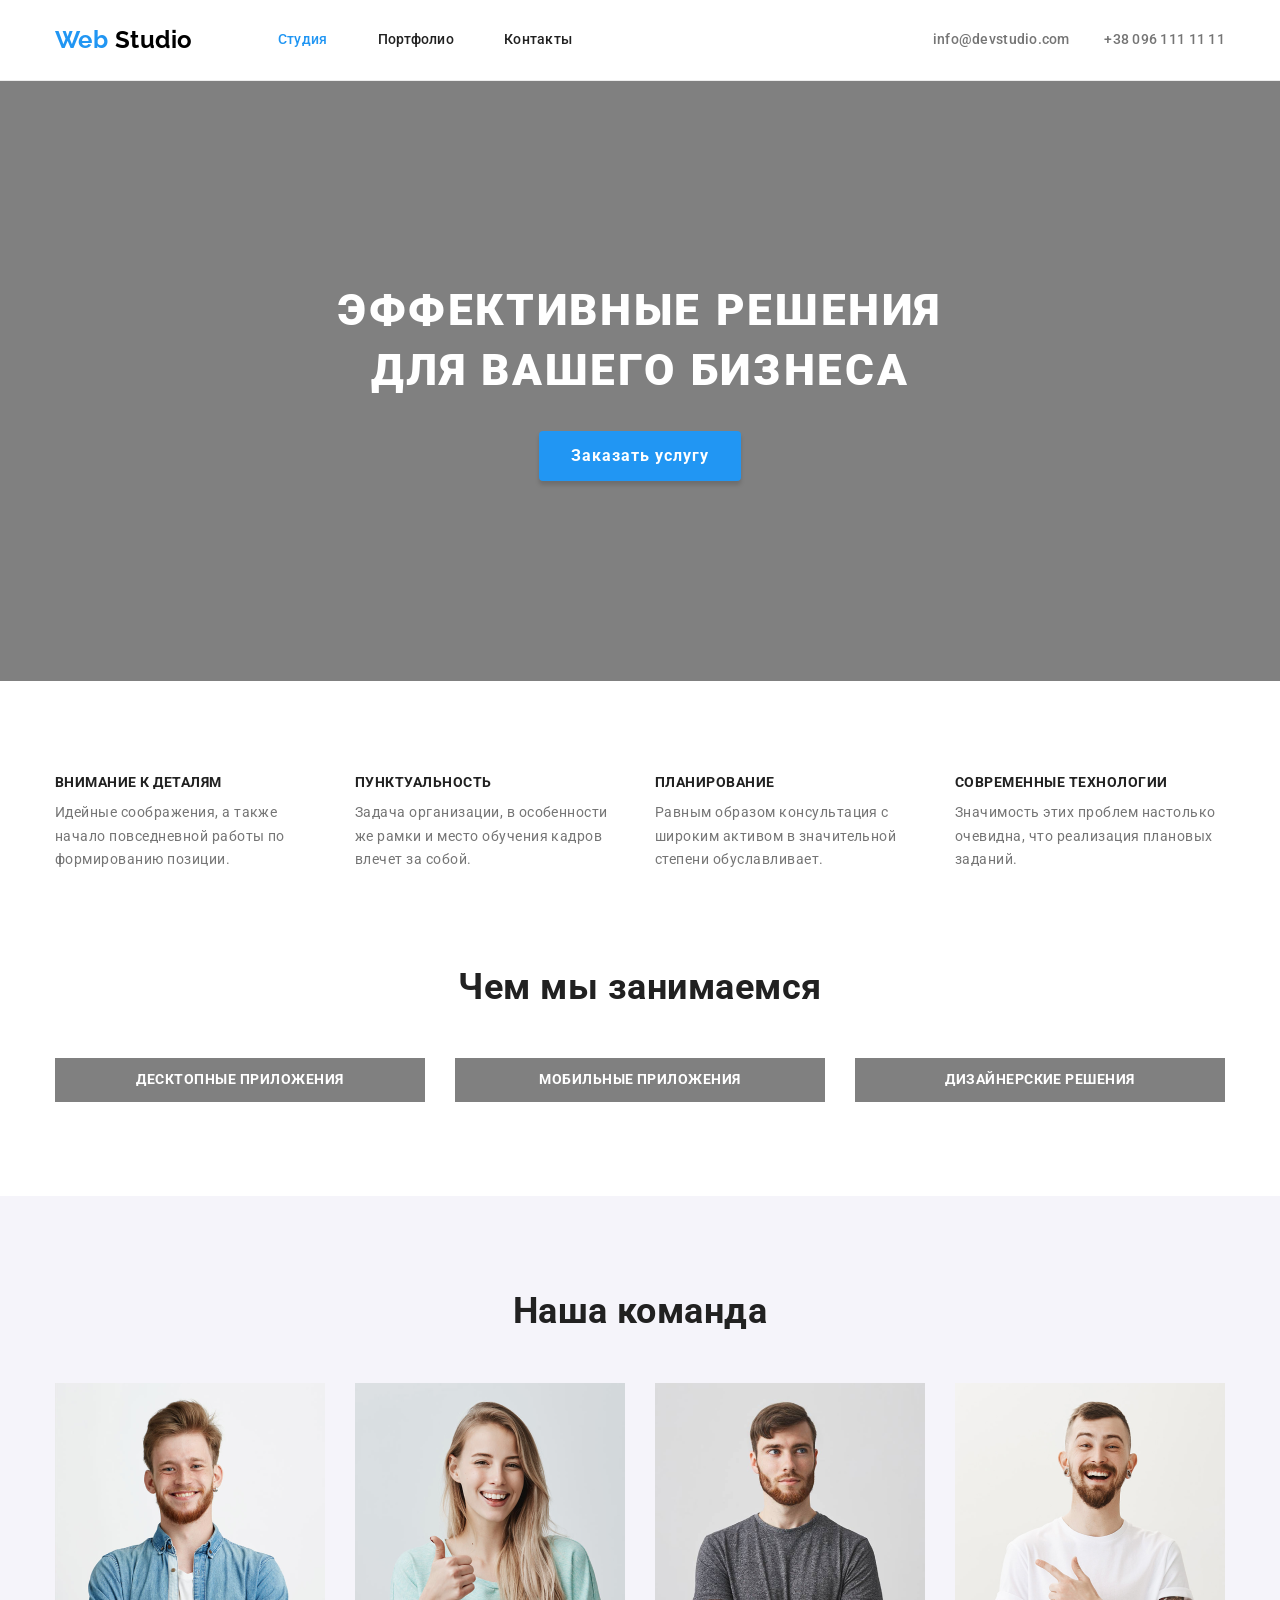
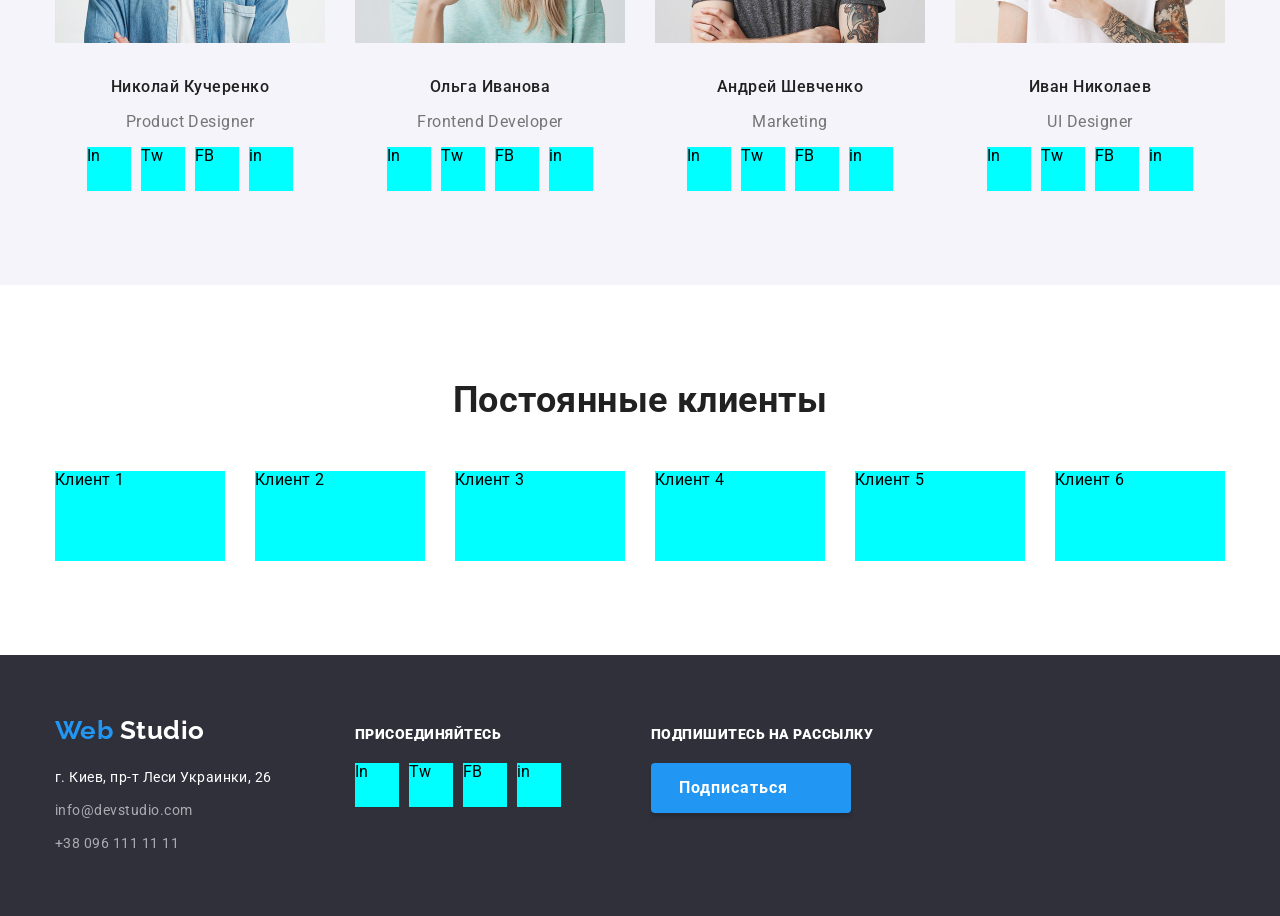
==== index.html @ bc48c0bf "copy all files from hw3" ====
<!DOCTYPE html>
<html lang="ru">
  <head>
    <meta charset="UTF-8" />
    <meta name="viewport" content="width=device-width, initial-scale=1.0" />
    <title>Document</title>
    <link rel="stylesheet" href="./css/normalize.css">
    <link href="https://fonts.googleapis.com/css2?family=Raleway:wght@700&family=Roboto:wght@400;500;700;900&display=swap" rel="stylesheet">
    <link rel="stylesheet" href="./css/styles.css" />
  </head>
  <body>
    <!-- Шапка сайта с навигацией и контактами-->
    <header class="header">
      <div class="container">
        <nav class="main-nav">
          <a class="logo link" href="./" aria-label="Логотип компании"><span class="logo-accent">Web</span> Studio</a>
          <ul class="list">
            <li class="main-nav-link-item"><a class="main-nav-link link current" href="./index.html">Студия</a></li>
            <li class="main-nav-link-item"><a class="main-nav-link link" href="./portfolio.html">Портфолио</a></li>
            <li class="main-nav-link-item"><a class="main-nav-link link" href="">Контакты</a></li>
          </ul>
        </nav>
        <address class="header-address">
          <a class="header-contacts-link link" href="mailto:info@devstudio.com">info@devstudio.com</a>
          <a class="header-contacts-link link" href="tel:+380961111111">+38 096 111 11 11</a>
        </address>  
      </div>
    </header>

    
    <!-- Основной контент страници -->
    <main>
      <!-- Герой -->
      <section class="hero-section">
        <h1 class="hero-title">Эффективные решения <br> для вашего бизнеса</h1>
        <button class="hero-btn">Заказать услугу</button>
      </section>

      <!-- Наши особенности -->
      <section class="features-section">
        <div class="container">
          <h2 hidden>Наши особенности</h2>
          <ul class="features-list list">
            <li class="features-list-item">
              <h3 class="features-subtitle">Внимание к деталям</h3>
              <p class="features-description">
                Идейные соображения, а также начало повседневной работы по
                формированию позиции.
              </p>
            </li>
            <li class="features-list-item">
              <h3 class="features-subtitle">Пунктуальность</h3>
              <p class="features-description">
                Задача организации, в особенности же рамки и место обучения кадров
                влечет за собой.
              </p>
            </li>
            <li class="features-list-item">
              <h3 class="features-subtitle">Планирование</h3>
              <p class="features-description">
                Равным образом консультация с широким активом в значительной
                степени обуславливает.
              </p>
            </li>
            <li class="features-list-item">
              <h3 class="features-subtitle">Современные технологии</h3>
              <p class="features-description">
                Значимость этих проблем настолько очевидна, что реализация
                плановых заданий.
              </p>
            </li>
          </ul>
        </div>
      </section>

      <!-- Чем мы занимаемся -->
      <section class="activities-section">
        <div class="container">
          <h2 class="activities-title">Чем мы занимаемся</h2>
          <ul class="activities-list list">
            <li class="activities-list-item"><p class="activities-list-description">Десктопные приложения</p></li>
            <li class="activities-list-item"><p class="activities-list-description">Мобильные приложения</p></li>
            <li class="activities-list-item"><p class="activities-list-description">Дизайнерские решения</p></li>
          </ul>
        </div>
      </section>

      <!-- Наша команда -->
      <section class="team-section">
        <div class="container">
          <h2 class="team-title">Наша команда</h2>
          <ul class="team-list list">
            <li class="team-list-item">
              <img class="team-img" src="./images/team/dev-1.png" alt="Веб разработчик 1" width="270">
              <h3 class="team-person">Николай Кучеренко</h3>
              <p class="team-job">Product Designer</p>
              <ul class="team-social-list list">
                <li class="team-social-item">
                  <a class="team-social-link link" href="#" aria-label="Ссилка на Инстаграм" target="_blank"
                  >In</a
                  >
                </li>
                <li class="team-social-item">
                  <a class="team-social-link link" href="#" aria-label="Ссилка на Твитер" target="_blank"
                    >Tw</a
                  >
                </li>
                <li class="team-social-item">
                  <a class="team-social-link link" href="#" aria-label="Ссилка на Фейсбук" target="_blank"
                    >FB</a
                  >
                </li>
                <li class="team-social-item">
                  <a class="team-social-link link" href="#" aria-label="Ссилка на Линкедин" target="_blank"
                    >in</a
                  >
                </li>
              </ul>
            </li>
            <li class="team-list-item">
              <img class="team-img" src="./images/team/dev-2.png" alt="Веб разработчик 2" width="270">
              <h3 class="team-person">Ольга Иванова</h3>
              <p class="team-job">Frontend Developer</p>
              <ul class="team-social-list list">
                <li class="team-social-item">
                  <a class="team-social-link link" href="#" aria-label="Ссилка на Инстаграм" target="_blank"
                    >In</a
                  >
                </li>
                <li class="team-social-item">
                  <a class="team-social-link link" href="#" aria-label="Ссилка на Твитер" target="_blank"
                    >Tw</a
                  >
                </li>
                <li class="team-social-item">
                  <a class="team-social-link link" href="#" aria-label="Ссилка на Фейсбук" target="_blank"
                    >FB</a
                  >
                </li>
                <li class="team-social-item">
                  <a class="team-social-link link" href="#" aria-label="Ссилка на Линкедин" target="_blank"
                    >in</a
                  >
                </li>
              </ul>
            </li>
            <li class="team-list-item">
              <img class="team-img" src="./images/team/dev-3.png" alt="Веб разработчик 3" width="270">
              <h3 class="team-person">Андрей Шевченко</h3>
              <p class="team-job">Marketing</p>
              <ul class="team-social-list list">
                <li class="team-social-item">
                  <a class="team-social-link link" href="#" aria-label="Ссилка на Инстаграм" target="_blank"
                    >In</a
                  >
                </li>
                <li class="team-social-item">
                  <a class="team-social-link link" href="#" aria-label="Ссилка на Твитер" target="_blank"
                    >Tw</a
                  >
                </li>
                <li class="team-social-item">
                  <a class="team-social-link link" href="#" aria-label="Ссилка на Фейсбук" target="_blank"
                    >FB</a
                  >
                </li>
                <li class="team-social-item">
                  <a class="team-social-link link" href="#" aria-label="Ссилка на Линкедин" target="_blank"
                    >in</a
                  >
                </li>
              </ul>
            </li>
            <li class="team-list-item">
              <img class="team-img" src="./images/team/dev-4.png" alt="Веб разработчик 4" width="270">
              <h3 class="team-person">Иван Николаев</h3>
              <p class="team-job">UI Designer</p>
              <ul class="team-social-list list">
                <li class="team-social-item">
                  <a class="team-social-link link" href="#" aria-label="Ссилка на Инстаграм" target="_blank"
                    >In</a
                  >
                </li>
                <li class="team-social-item">
                  <a class="team-social-link link" href="#" aria-label="Ссилка на Твитер" target="_blank"
                    >Tw</a
                  >
                </li>
                <li class="team-social-item">
                  <a class="team-social-link link" href="#" aria-label="Ссилка на Фейсбук" target="_blank"
                    >FB</a
                  >
                </li>
                <li class="team-social-item">
                  <a class="team-social-link link" href="#" aria-label="Ссилка на Линкедин" target="_blank"
                    >in</a
                  >
                </li>
              </ul>
            </li>
          </ul>  
        </div>
      </section>

      <!-- Наши клиенты -->
      <section class="clients-section">
        <div class="container">
          <h2 class="clients-title">Постоянные клиенты</h2>
          <ul class="clients-list list">
            <li class="clients-list-item">
              <a class="clients-list-link link" href="" aria-label="Клиент 1" target="_blank">
                Клиент 1
              </a>
            </li>
            <li class="clients-list-item">
              <a class="clients-list-link link" href="" aria-label="Клиент 2" target="_blank">
                Клиент 2
              </a>
            </li>
            <li class="clients-list-item">
              <a class="clients-list-link link" href="" aria-label="Клиент 3" target="_blank">
                Клиент 3
              </a>
            </li>
            <li class="clients-list-item">
              <a class="clients-list-link link" href="" aria-label="Клиент 4" target="_blank">
                Клиент 4
              </a>
            </li>
            <li class="clients-list-item">
              <a class="clients-list-link link" href="" aria-label="Клиент 5" target="_blank">
                Клиент 5
              </a>
            </li>
            <li class="clients-list-item">
              <a class="clients-list-link link" href="" aria-label="Клиент 6" target="_blank">
                Клиент 6
              </a>
            </li>
          </ul>  
        </div>
      </section>
    </main>

    <!-- Подвал сайта-->
    <footer class="footer">
      <div class="container">
      <!-- Контакты -->
      <div class="footer-contacts">
        <a class="footer-logo link" href="./" aria-label="Логотип компании"><span class="logo-accent">Web</span> Studio</a>
        <ul class="footer-address-list list">
          <li class="footer-address-item">
            <address>
              <a class="footer-link-place link" href="https://goo.gl/maps/4RLSNgMSJUWDJuMT8" target="_blank"
                >г. Киев, пр-т Леси Украинки, 26</a
              >
            </address>
          </li>
          <li class="footer-address-item">
            <address>
              <a class="footer-link-contacts link" href="mailto:info@devstudio.com">info@devstudio.com</a>
            </address>
          </li>
          <li class="footer-address-item">
            <address><a class="footer-link-contacts link" href="tel:+380961111111">+38 096 111 11 11</a></address>
          </li>
        </ul>
      </div>

      <!-- Призыв присоединиться -->
      <div class="join-section">
        <p class="join-word"><b>присоединяйтесь</b></p>
        <ul class="join-list list">
          <li class="join-list-item">
            <a class="join-list-link link" href="#" aria-label="Ссилка на Инстаграм" target="_blank"
              >In</a
            >
          </li>
          <li class="join-list-item">
            <a class="join-list-link link" href="#" aria-label="Ссилка на Твитер" target="_blank"
              >Tw</a
            >
          </li>
          <li class="join-list-item">
            <a class="join-list-link link" href="#" aria-label="Ссилка на Фейсбук" target="_blank"
              >FB</a
            >
          </li>
          <li class="join-list-item">
            <a class="join-list-link link" href="#" aria-label="Ссилка на Линкедин" target="_blank"
              >in</a
            >
          </li>
        </ul>
      </div>

      <!-- Подписка на рассилку -->
      <div class="subscribe-container">
        <p class="join-word"><b>Подпишитесь на рассылку</b></p>
        <button class="footer-btn">Подписаться</button>
      </div>
      </div>
    </footer>
  </body>
</html>
---- css/styles.css ----
/*
font-family: Raleway; - only in Logo
font-weight: 700;

font-family: Roboto;
font-weight: 400;
font-weight: 500; 
font-weight: 700;
font-weight: 900;

font-family: 'Raleway', sans-serif;
font-family: 'Roboto', sans-serif;
*/

html {
  box-sizing: border-box;
}

*,
*::before,
*::after {
  box-sizing: inherit;
}


:root {
  --logo-text-color: #000000;
  --primery-text-color: #757575;
  --secondary-text-color: #212121;
  --darkbackground-text-color: #ffffff;
  --accent-color: #2196F3;
  --footer-mail-tell-color: rgba(255, 255, 255, 0.6);
  --secondary-bg-color: #F5F4FA;
  --footer-bg-color: #2F303A;

  --font-primery: "Roboto", sans-serif;
  --font-logo: "Raleway", sans-serif;
  /* Raleway only in Logo */
}



body {
  font-family: var(--font-primery);
  font-weight: 400;
  letter-spacing: 0.03em;
}

.link {
text-decoration: none;
font-style: normal;
color: inherit;
}

.list {
  margin: 0px;
  padding: 0px;
  list-style: none;
}

/* Header */

.header {
  border-bottom: 1px solid #ECECEC;
}

.header .container {
  width: 1200px;
  display: flex;
  width: 1200px;
  align-items: center;

  margin-left: auto;
  margin-right: auto;
  padding-left: 15px;
  padding-right: 15px;
}


.main-nav {
  display: flex;
  align-items: center;
  margin-right: auto;
}

.main-nav>.list {
  display: flex; 
  align-items: center;
}

.logo {
margin-right: 85px;

  font-family: var(--font-logo);
  font-weight: 700;
  font-size: 24px;
  line-height: 1.17;
  color: var(--logo-text-color);
}

.logo-accent{
  color: var(--accent-color);
}

.main-nav-link-item:not(:last-child) {
  margin-right: 50px;
}

.main-nav-link{
  display: block;
  padding-top: 32px;
  padding-bottom: 32px;

  font-weight: 500;
  font-size: 14px;
  line-height: 1.14;
  letter-spacing: 0.02em;
  color: var(--secondary-text-color);
}

.main-nav-link:hover,
.main-nav-link:focus {
  color: var(--accent-color);
  cursor: pointer;
}

.current {
  color: var(--accent-color);  
}

.header-contacts-link:not(:last-child) {
  margin-right: 30px;
}

.header-contacts-link{
  padding-top: 32px;
  padding-bottom: 32px;

  font-weight: 500;
  font-size: 14px;
  line-height: 1.4;
  letter-spacing: 0.02em;
  color: var(--primery-text-color); 
}

.header-contacts-link:hover,
.header-contacts-link:focus {
  color: var(--accent-color);
  cursor: pointer;

}
/*
 Main Studio Content 
 */

/* Hero Content */
.hero-section {
padding-top: 200px;
padding-bottom: 200px;
text-align: center;

background-color: grey;
  /* Временно. Чтобы было видно белый текст */
}

.hero-title {
margin-top: 0px;
margin-bottom: 30px;

font-weight: 900;
font-size: 44px;
line-height: 1.36;
text-align: center;
letter-spacing: 0.06em;
text-transform: uppercase;
color: var(--darkbackground-text-color);
}

.hero-btn {
padding-bottom: 10px;
padding-top: 10px;
padding-right: 32px;
padding-left: 32px;
margin-left: auto;
margin-right: auto;
height: 50px;
box-shadow: 0px 4px 4px rgba(0, 0, 0, 0.15);
border: 0px;
border-radius: 4px;

font-weight: 700;
font-size: 16px;
line-height: 1.88;
text-align: center;
letter-spacing: 0.06em;
color: var(--darkbackground-text-color);
background-color: var(--accent-color);
}

/* Our Features Content */

.features-section {
  padding-top: 94px;
  padding-bottom: 94px;
}

.features-section .container {
  width: 1200px;
  align-items: center;
  margin-left: auto;
  margin-right: auto;
  padding-left: 15px;
  padding-right: 15px;
}

.features-list {
  display: flex;
}

.features-list-item {
  width: 270px;
}

.features-list-item:not(:last-child) {
  margin-right: 30px;
}

.features-subtitle {
  margin-top: 0px;
  margin-bottom: 10px;

  font-weight: 700;
  font-size: 14px;
  line-height: 1.14;
  text-transform: uppercase;
  color: var(--secondary-text-color);
}

.features-description {
  margin-top: 0px;
  margin-bottom: 0px;

  font-size: 14px;
  line-height: 1.71;
  color: var(--primery-text-color);
}

/* Activities Content */

.activities-section {
  padding-bottom: 94px;
}

.activities-section .container {
  width: 1200px;
  align-items: center;
  margin-left: auto;
  margin-right: auto;
  padding-left: 15px;
  padding-right: 15px; 
}

.activities-title,
.team-title,
.clients-title {
  margin-top: 0px;
  margin-bottom: 50px;

  font-weight: 700;
  font-size: 36px;
  line-height: 1.17;
  text-align: center;
color: var(--secondary-text-color);
}

.activities-list {
  display: flex;
}

.activities-list-item {
  background-color: grey;
  /* Временно. Чтобы было видно белый текст */
  width: 370px;
}

.activities-list-item:not(:last-child) {
  margin-right: 30px;
}

.activities-list-description {
  font-weight: 700;
  font-size: 14px;
  line-height: 1.14;
  text-align: center;
  text-transform: uppercase;
  color: var(--darkbackground-text-color);
}

/* Team Content */

.team-section {
  padding-top: 94px;
  padding-bottom: 94px;

  background-color: var(--secondary-bg-color);
}

.team-section .container {
  width: 1200px;
  align-items: center;
  margin-left: auto;
  margin-right: auto;
  padding-left: 15px;
  padding-right: 15px; 
}

.team-list {
  display: flex;
}

.team-list-item {
  width: 270px;
}

.team-list-item:not(:last-child) {
  margin-right: 30px;
}

.team-img {
  margin-bottom: 30px;
}

.team-title {
  color: var(--secondary-text-color);
}

.team-person {
  margin-top: 0px;
  margin-bottom: 10px;

  font-weight: 500;
  font-size: 16px;
  line-height: 1.19;
  text-align: center;
  color: var(--secondary-text-color);
}

.team-job {
  margin-bottom: 16px;

  font-size: 16px;
  line-height: 1.19;
  text-align: center;
  color: var(--primery-text-color);
}

.team-social-list {
  display: flex;
  width: 206px;
  margin-left: auto;
  margin-right: auto;
}

.team-social-item:not(:last-child) {
  margin-right: 10px;
}

.team-social-link {
  /* Временно */
  display: block;
  width: 44px;
  height: 44px;
  background-color: aqua;
  /* Временно */
}

.team-social-link:hover,
.team-social-link:focus {
  color: var(--accent-color);
}

/* Clients Content */
.clients-section {
  padding-top: 94px;
  padding-bottom: 94px;
}

.clients-section .container {
  width: 1200px;
  align-items: center;
  margin-left: auto;
  margin-right: auto;
  padding-left: 15px;
  padding-right: 15px; 
}

.clients-list {
  display: flex;
}

.clients-title {
  color: var(--secondary-text-color);
}

.clients-list-link {
  /* Временно */
  display: block;
  width: 170px;
  height: 90px;
  background-color: aqua;
  /* Временно */
}

.clients-list-item:not(:last-child) {
margin-right: 30px;
}

.clients-list-link:focus,
.clients-list-link:hover{
  color: var(--accent-color);
}

/* Footer */

.footer {
  background-color: var(--footer-bg-color);
}

.footer .container {
  display: flex;
  width: 1200px;
  margin-left: auto;
  margin-right: auto;
  padding-left: 15px;
  padding-right: 15px; 
}

.footer-contacts {
  margin-top: 60px;
  margin-bottom: 60px;
  margin-right: 69px;
  width: 231px;
}

.footer-logo {
  display: block;
  margin-bottom: 20px;

  font-family: Raleway;
  font-weight: 700;
  font-size: 26px;
  line-height: 1.19;
  color: var(--darkbackground-text-color);
}

.footer-address-item:not(:last-child) {
margin-bottom: 9px;
}

.footer-link-place, 
.footer-link-contacts  {
  font-size: 14px;
  line-height: 1.71;
  color: var(--darkbackground-text-color);  
}

.footer-link-contacts {
  color: var(--footer-mail-tell-color);
}

.join-section {
  margin-top: 72px;
  margin-bottom: 100px;
  margin-right: 90px;
  width: 206px;
}

.join-word {
  margin-top: 0px;
  margin-bottom: 20px;

  font-weight: 700;
  font-size: 14px;
  line-height: 1.14;
  text-transform: uppercase;
  color: var(--darkbackground-text-color);
}

.join-list {
  display: flex;
}

.join-list-link {
  /* Временно */
  display: block;
  width: 44px;
  height: 44px;
  background-color: aqua;
  /* Временно */
}

.join-list-item:not(:last-child) {
  margin-right: 10px;
}

.join-list-link:hover, 
.join-list-link:focus {
  color: var(--accent-color);
} 

.subscribe-container {
  margin-top: 72px;
  margin-bottom: 94px;
  width: 570px;
}

.footer-btn {
  padding-bottom: 10px;
  padding-top: 10px;
  padding-right: 28px;
  padding-left: 28px;
  min-width: 200px;
  box-shadow: 0px 4px 4px rgba(0, 0, 0, 0.15);
  border: 0px;
  border-radius: 4px;

  text-align: center;
  font-weight: 700;
  font-size: 16px;
  line-height: 1.9;
  text-align: center;
  letter-spacing: 0.06em;
  color: var(--darkbackground-text-color);

  display: flex;
  background-color: var(--accent-color);
}


/*
Portfolio
Main Section
*/

.portfolio-section {
  padding-top: 94px;
  padding-bottom: 94px;
}

.portfolio-section .container {
  width: 1200px;
  margin-left: auto;
  margin-right: auto;
  padding-left: 15px;
  padding-right: 15px; 
}

.portfolio-btn-list {
  display: flex;
  justify-content: center;
  margin-bottom: 50px;
}

.portfolio-btn {
  padding-bottom: 6px;
  padding-top: 6px;
  padding-right: 22px;
  padding-left: 22px;
  box-shadow: 0px 4px 4px rgba(0, 0, 0, 0.15);
  border: 0px;
  border-radius: 4px;

  font-weight: 500;
  font-size: 16px;
  line-height: 1.63;
  text-align: center;
  color: var(--secondary-text-color);

  background-color: var(--secondary-bg-color);
}

.portfolio-btn-item:not(:last-of-type) {
  margin-right: 8px;
}

.portfolio-btn:focus,
.portfolio-btn:hover {
  color: var(--darkbackground-text-color);
  background-color: var(--accent-color);
}

.portfolio-list-link:focus,
.portfolio-list-link:hover {
  background-color: var(--accent-color);
  /* Временно */
}

.portfolio-list {
  display: flex;
  flex-wrap: wrap;
}

.portfolio-list-item:not(:nth-child(3n)) {
margin-right: 30px;
}

.portfolio-list-item:not(:nth-child(-n+3)) {
  margin-top: 30px;;
  }

.portfolio-list-link {
  display: block;
  box-shadow: 0px 4px 4px rgba(0, 0, 0, 0.15);
  border: 1px #EEEEEE;
  width: 370px;
  padding-bottom: 20px;
}

.portfolio-list-link img {
  margin-bottom: 20px;
}

.portfolio-subtitle {
  margin-top: 0px;
  margin-bottom: 4px;
  margin-left: 24px;

  font-weight: 700;
  font-size: 18px;
  line-height: 2;
  letter-spacing: 0.06em;
  color: var(--secondary-text-color);
}

.portfolio-types {
  margin-left: 24px;
  margin-top: 0px;
  margin-bottom: 0px;

  font-size: 16px;
  line-height: 1.9;
  color: var(--primery-text-color); 
}

/* .portfolio-description {
  display: block;
  margin-left: 24px;
  margin-right: 24px;
  margin-top: 63px;
  margin-bottom: 63px;

  font-size: 18px;
  line-height: 1.6;
  color: var(--darkbackground-text-color);
} */
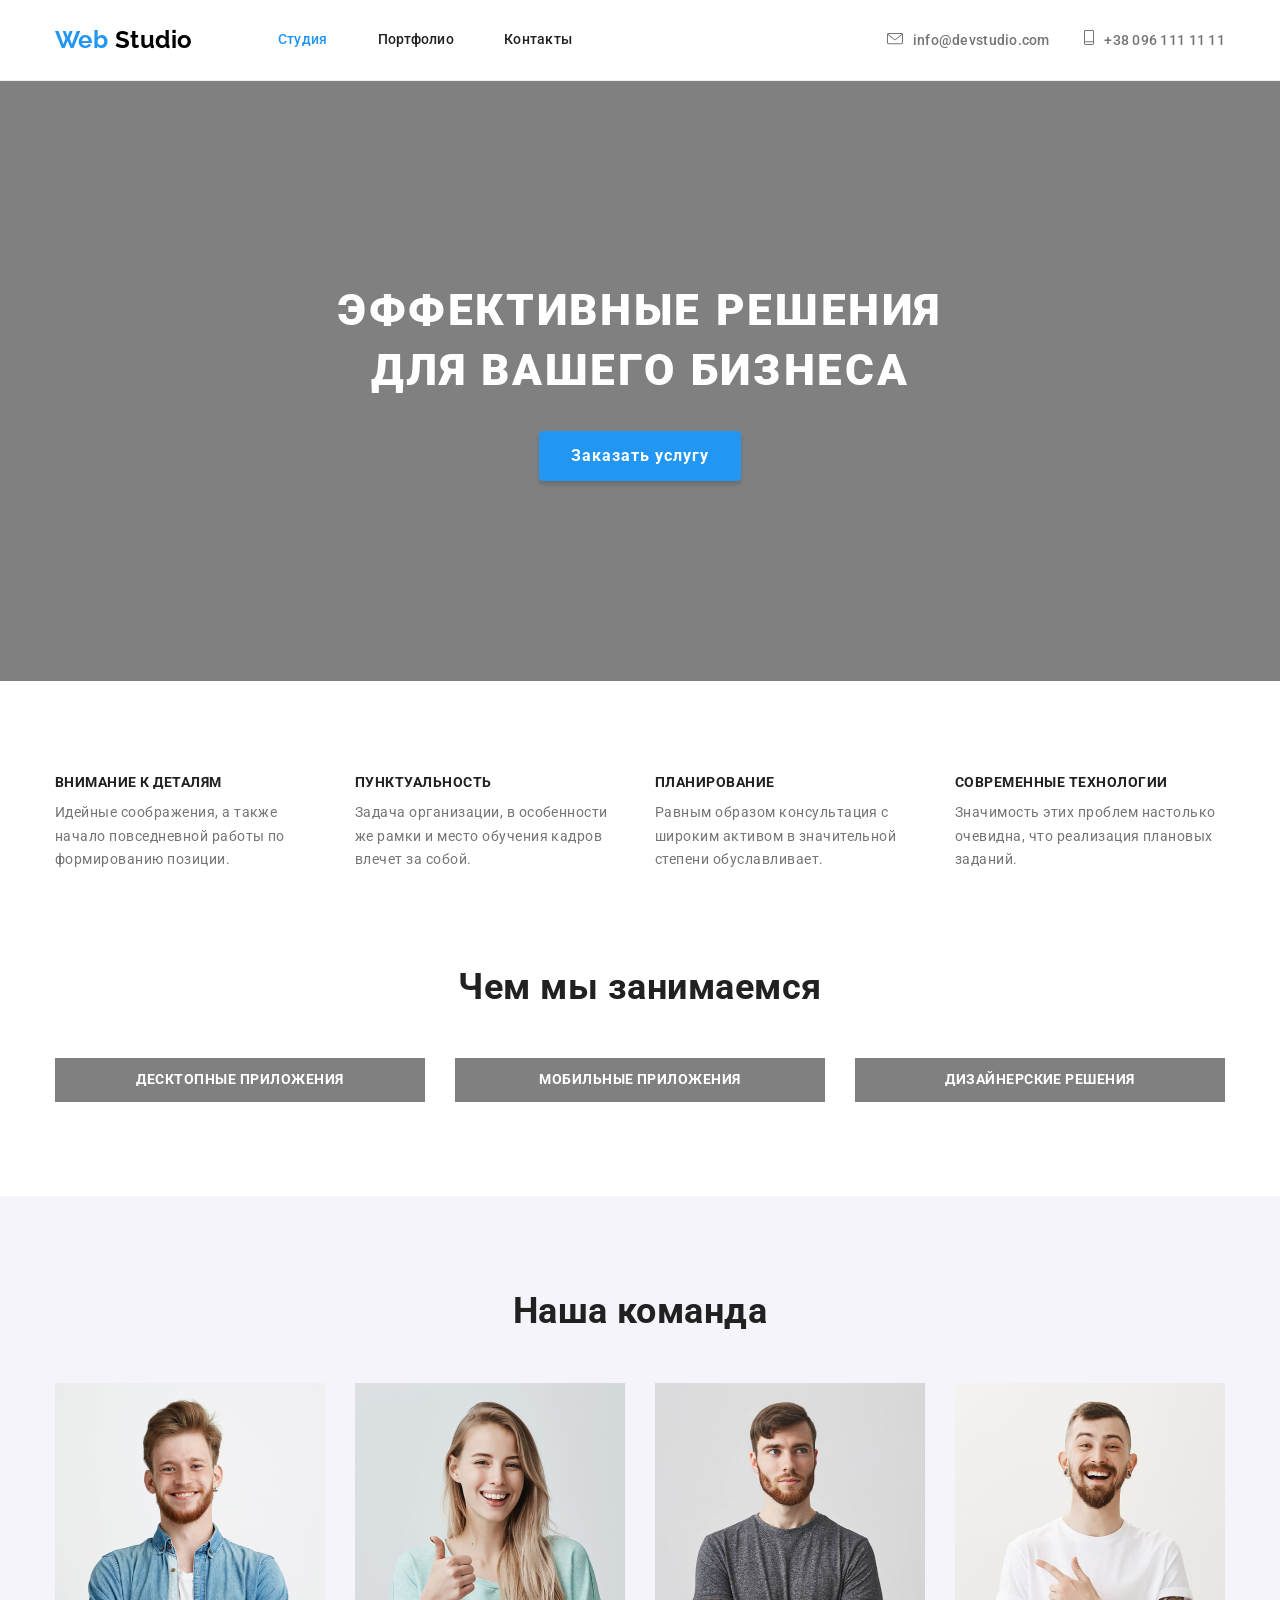
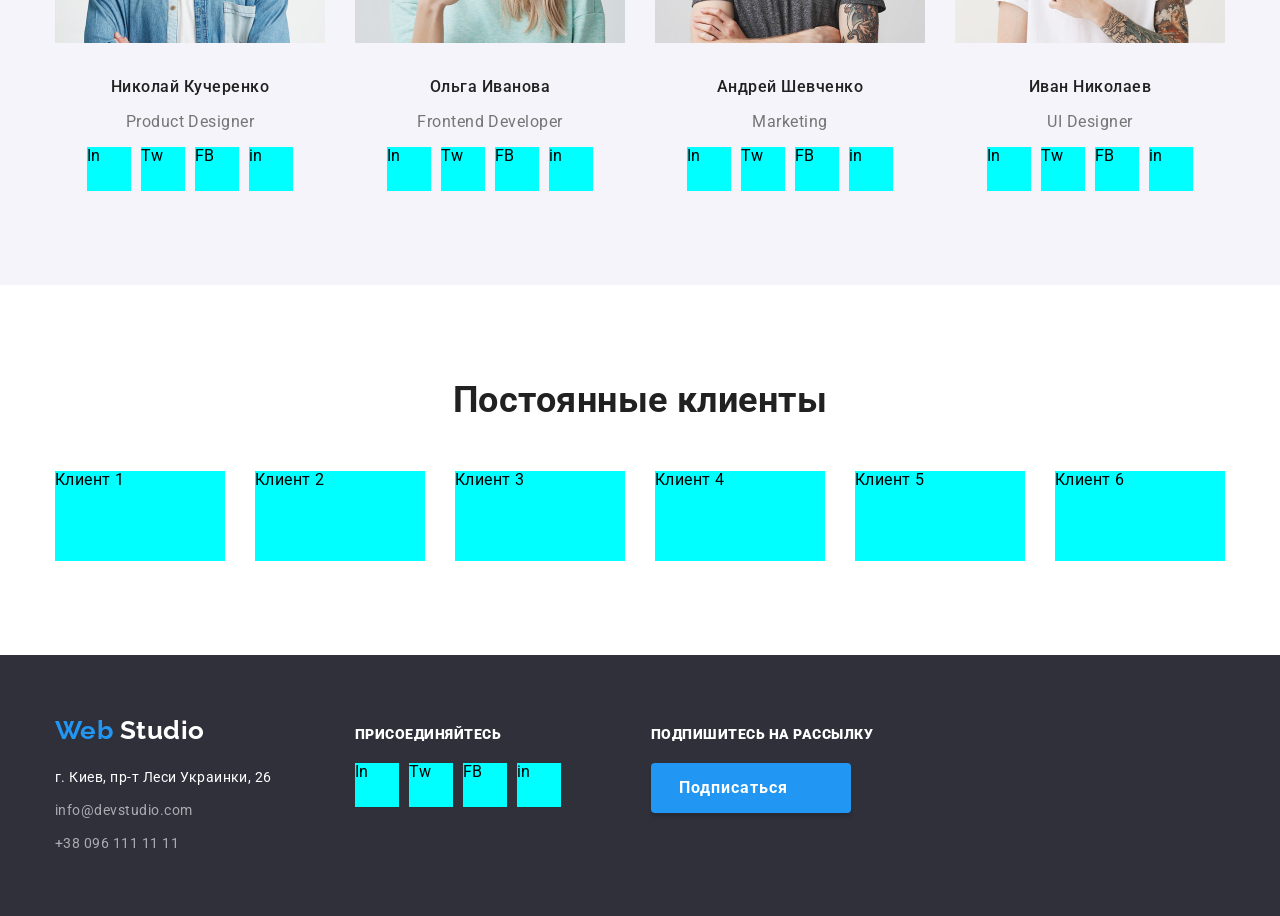
==== commit 9f54c994: "fix some bugs" ====
--- a/index.html
+++ b/index.html
@@ -27,7 +27,7 @@
       </div>
     </header>
 
-    
+  
     <!-- Основной контент страници -->
     <main>
       <!-- Герой -->
--- a/css/styles.css
+++ b/css/styles.css
@@ -127,6 +127,10 @@
 .current {
   color: var(--accent-color);  
 }
+/* 
+.header-address {
+  display: flex;
+} */
 
 .header-contacts-link:not(:last-child) {
   margin-right: 30px;
@@ -143,12 +147,32 @@
   color: var(--primery-text-color); 
 }
 
+.header-contacts-link:first-child::before {
+  display: inline-block;
+  text-align: center;
+  content: "";
+  width: 16px;
+  height: 12px;
+  margin-right: 10px;
+  background-image: url(../images/header-contacts/mail.svg);
+}
+
+.header-contacts-link:last-child::before {
+  display: inline-block;
+  content: "";
+  width: 10px;
+  height: 15px;
+  margin-right: 10px;
+  background-image: url(../images/header-contacts/tell.svg);
+}
+
 .header-contacts-link:hover,
 .header-contacts-link:focus {
   color: var(--accent-color);
   cursor: pointer;
-
-}
+}
+
+
 /*
  Main Studio Content 
  */
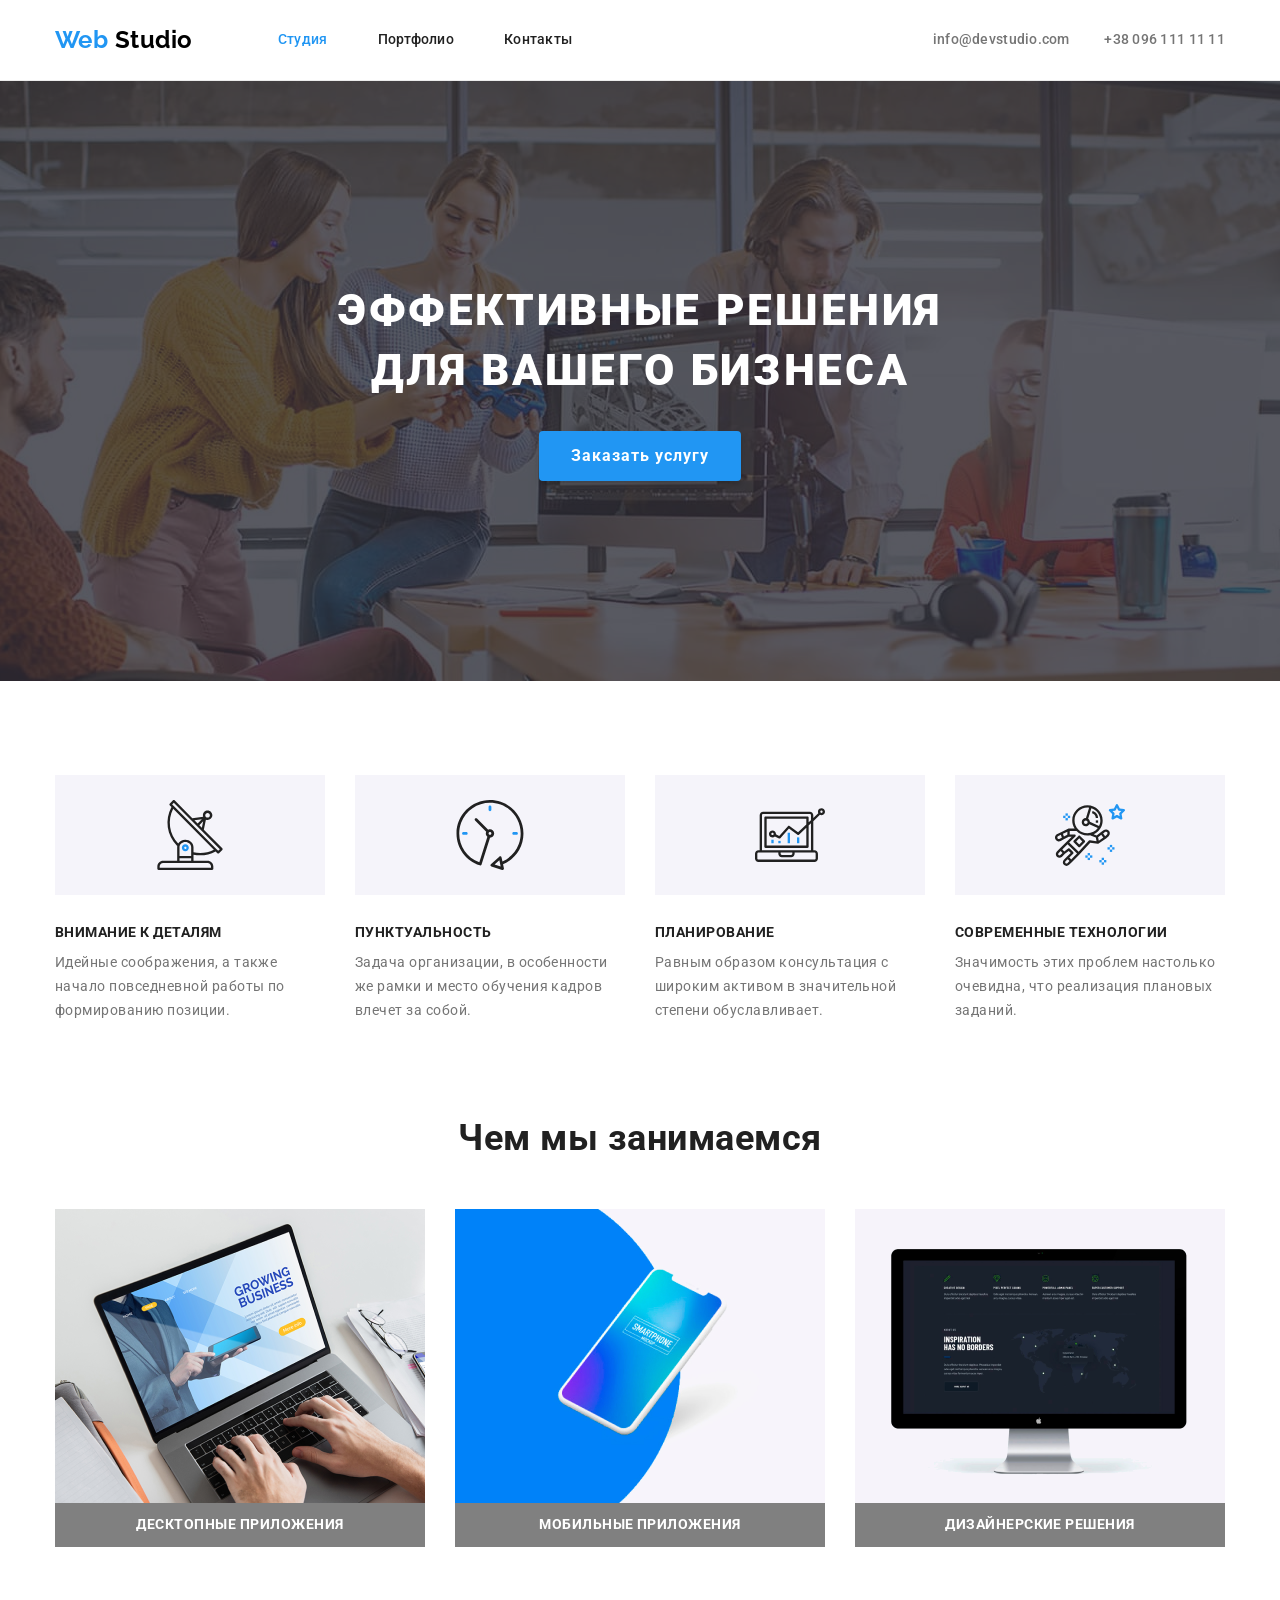
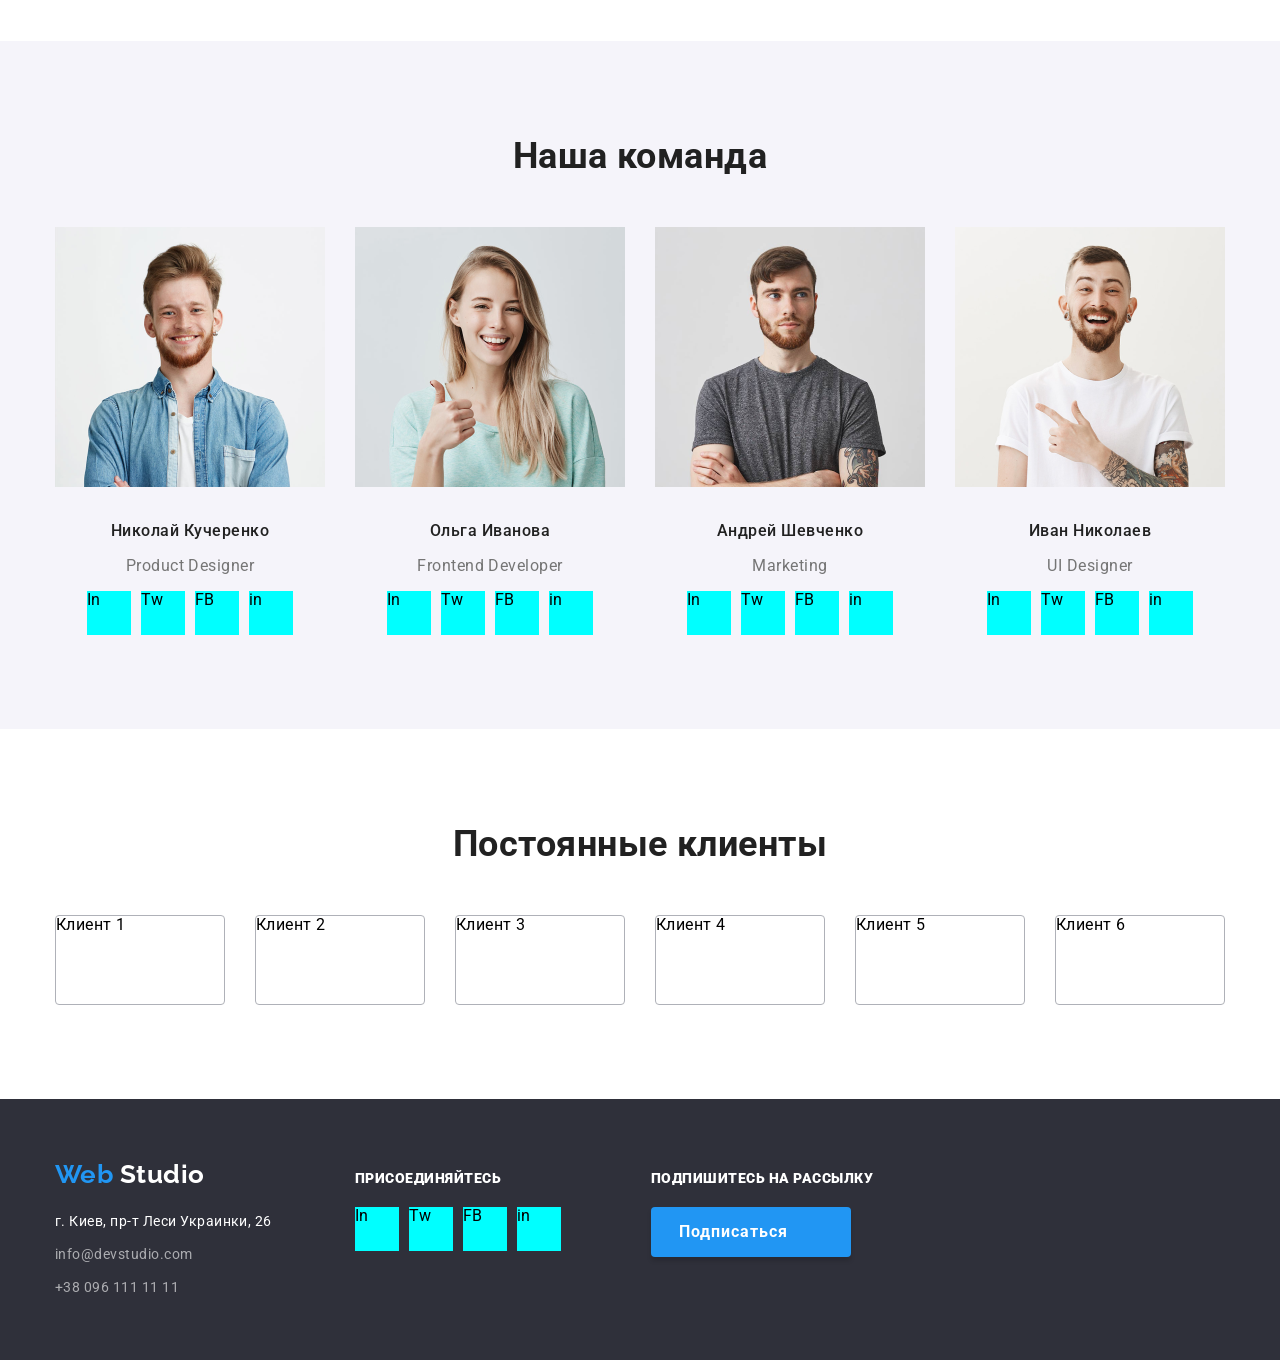
==== commit fab93b50: "add image and styles how in 7 lesson" ====
--- a/index.html
+++ b/index.html
@@ -31,9 +31,9 @@
     <!-- Основной контент страници -->
     <main>
       <!-- Герой -->
-      <section class="hero-section">
-        <h1 class="hero-title">Эффективные решения <br> для вашего бизнеса</h1>
-        <button class="hero-btn">Заказать услугу</button>
+      <section class="hero-section"> 
+          <h1 class="hero-title">Эффективные решения <br> для вашего бизнеса</h1>
+          <button class="hero-btn">Заказать услугу</button>
       </section>
 
       <!-- Наши особенности -->
--- a/css/styles.css
+++ b/css/styles.css
@@ -147,44 +147,27 @@
   color: var(--primery-text-color); 
 }
 
-.header-contacts-link:first-child::before {
-  display: inline-block;
-  text-align: center;
-  content: "";
-  width: 16px;
-  height: 12px;
-  margin-right: 10px;
-  background-image: url(../images/header-contacts/mail.svg);
-}
-
-.header-contacts-link:last-child::before {
-  display: inline-block;
-  content: "";
-  width: 10px;
-  height: 15px;
-  margin-right: 10px;
-  background-image: url(../images/header-contacts/tell.svg);
-}
-
 .header-contacts-link:hover,
 .header-contacts-link:focus {
   color: var(--accent-color);
   cursor: pointer;
 }
 
-
 /*
  Main Studio Content 
  */
 
 /* Hero Content */
-.hero-section {
+.hero-section{
 padding-top: 200px;
 padding-bottom: 200px;
+height: 600px;
+
 text-align: center;
 
-background-color: grey;
-  /* Временно. Чтобы было видно белый текст */
+background-image: url(../images/Hero/overlay.svg), url(../images/Hero/Hero.jpg);
+background-position: center, center;
+background-size: cover, cover;
 }
 
 .hero-title {
@@ -245,6 +228,41 @@
   width: 270px;
 }
 
+.features-list-item::before {
+  content: "";
+  display: block;
+  width: 270px;
+  height: 120px;
+  margin-bottom: 30px;
+
+  background-color: #F5F4FA;
+}
+
+.features-list-item:nth-child(1)::before {
+  background-image: url(../images/features/antenna.svg);
+  background-position: center;
+  background-repeat: no-repeat;
+}
+
+
+.features-list-item:nth-child(2)::before {
+  background-image: url(../images/features/clock.svg);
+  background-position: center;
+  background-repeat: no-repeat;
+}
+
+.features-list-item:nth-child(3)::before {
+  background-image: url(../images/features/diagram.svg);
+  background-position: center;
+  background-repeat: no-repeat;
+}
+
+.features-list-item:nth-child(4)::before {
+  background-image: url(../images/features/astronaut.svg);
+  background-position: center;
+  background-repeat: no-repeat;
+}
+
 .features-list-item:not(:last-child) {
   margin-right: 30px;
 }
@@ -305,6 +323,34 @@
   background-color: grey;
   /* Временно. Чтобы было видно белый текст */
   width: 370px;
+}
+
+.activities-list-item::before {
+  content: "";
+  display: block;
+  width: 370px;
+  height: 294px;
+}
+
+.activities-list-item:nth-child(1)::before {
+  background-image: url(../images/whot-we-do/desktop-app.png);
+  background-position: center;
+  background-size: cover;
+  background-repeat: no-repeat;
+}
+
+.activities-list-item:nth-child(2)::before {
+  background-image: url(../images/whot-we-do/mobile-app.png);
+  background-position: center;
+  background-size: cover;
+  background-repeat: no-repeat;
+}
+
+.activities-list-item:nth-child(3)::before {
+  background-image: url(../images/whot-we-do/design.png);
+  background-position: center;
+  background-size: cover;
+  background-repeat: no-repeat;
 }
 
 .activities-list-item:not(:last-child) {
@@ -426,17 +472,20 @@
   color: var(--secondary-text-color);
 }
 
+.clients-list-item:not(:last-child) {
+  margin-right: 30px;
+  }
+
 .clients-list-link {
   /* Временно */
   display: block;
   width: 170px;
   height: 90px;
-  background-color: aqua;
-  /* Временно */
-}
-
-.clients-list-item:not(:last-child) {
-margin-right: 30px;
+
+  border-style: solid ;
+  border-width: 1px;
+  border-color: #AFB1B8;
+  border-radius: 4px;
 }
 
 .clients-list-link:focus,
@@ -539,11 +588,14 @@
 }
 
 .footer-btn {
+  display: inline-flex;
+  /* justify-content: center; */
   padding-bottom: 10px;
   padding-top: 10px;
   padding-right: 28px;
   padding-left: 28px;
   min-width: 200px;
+  height: 50px;
   box-shadow: 0px 4px 4px rgba(0, 0, 0, 0.15);
   border: 0px;
   border-radius: 4px;
@@ -560,6 +612,13 @@
   background-color: var(--accent-color);
 }
 
+.footer-btn::after {
+  content: "";
+  width: 24px;
+  height: 24px;
+  background-image: url(../images/footer/subscribe.svg);
+  margin-left: 10px;
+}
 
 /*
 Portfolio
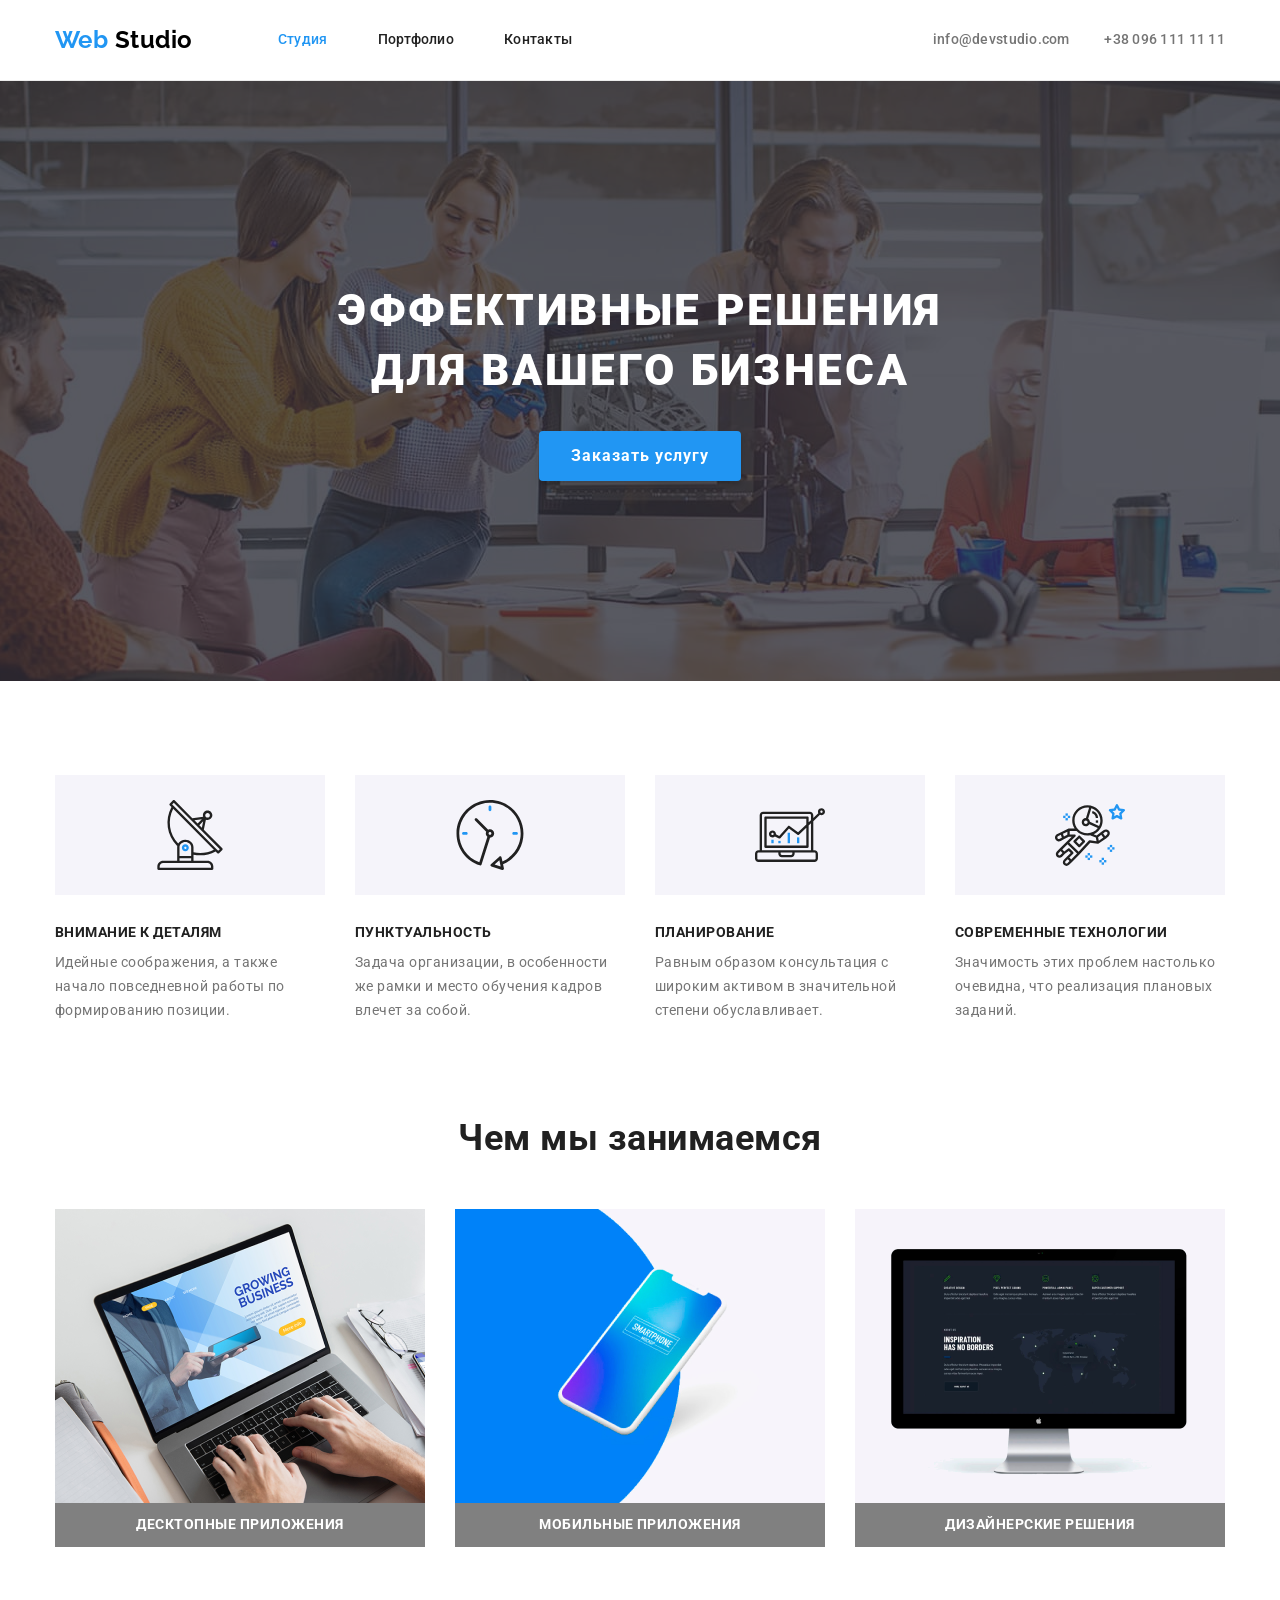
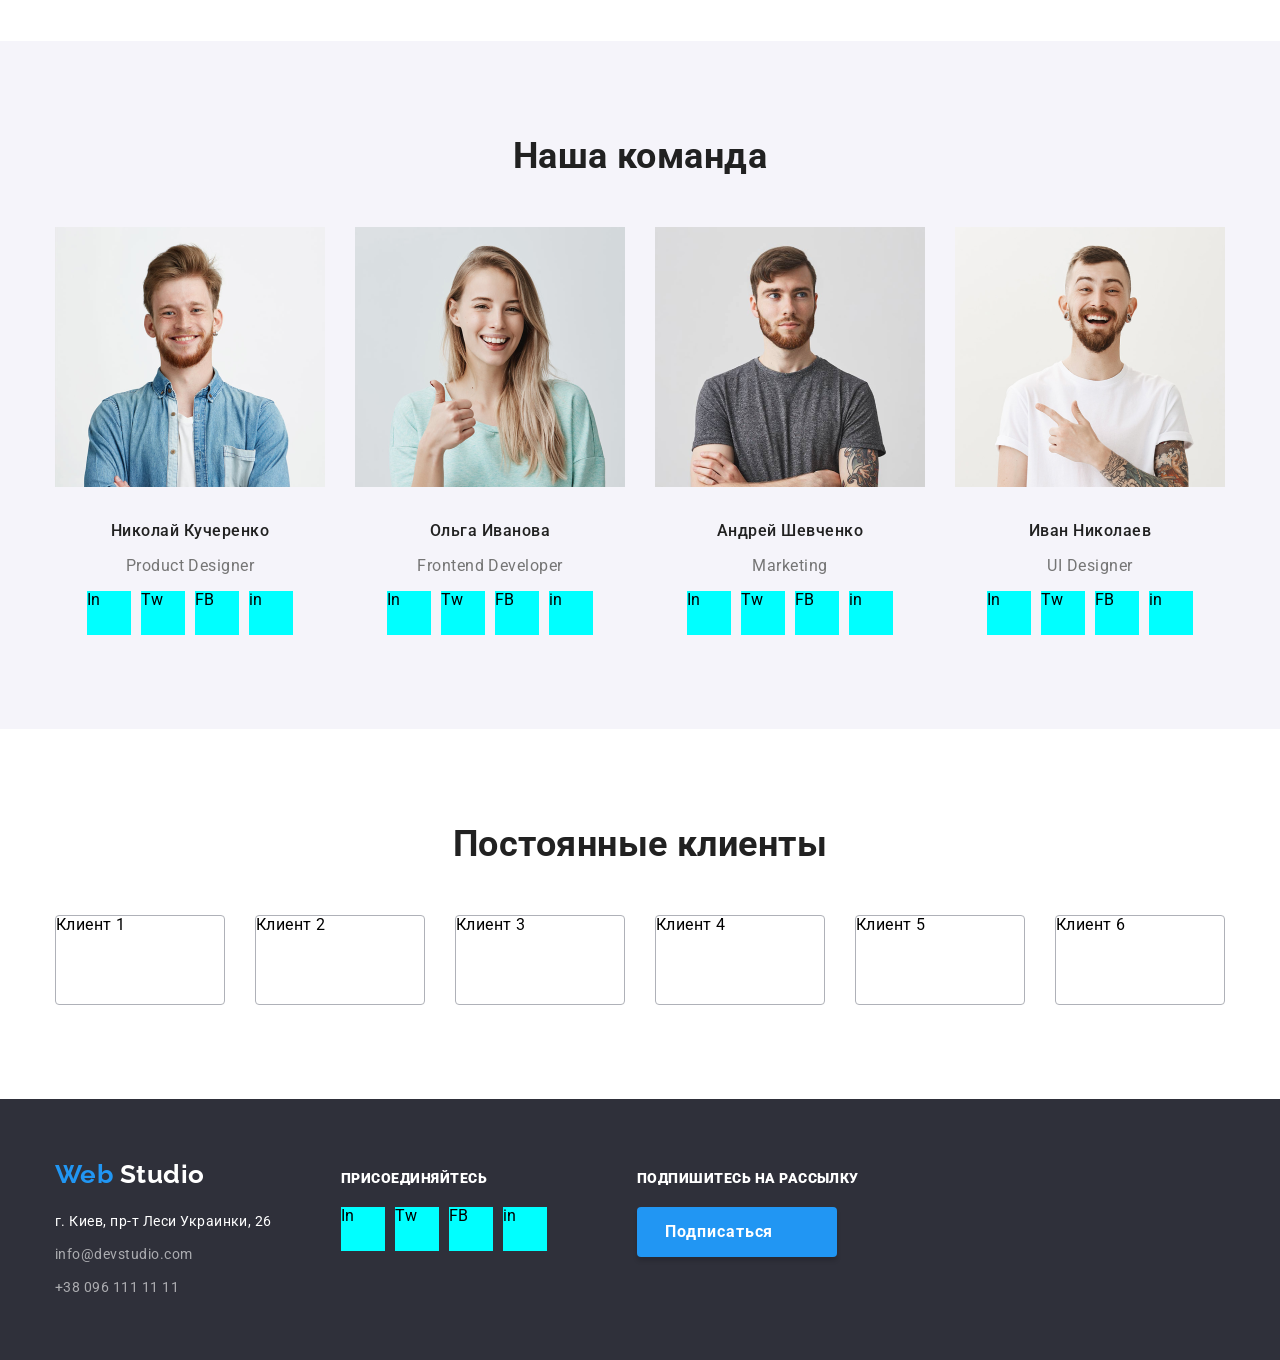
==== commit e1da5e8c: "add change in footer like in hw3" ====
--- a/index.html
+++ b/index.html
@@ -21,7 +21,8 @@
           </ul>
         </nav>
         <address class="header-address">
-          <a class="header-contacts-link link" href="mailto:info@devstudio.com">info@devstudio.com</a>
+          <a class="header-contacts-link link" href="mailto:info@devstudio.com">
+            info@devstudio.com</a>
           <a class="header-contacts-link link" href="tel:+380961111111">+38 096 111 11 11</a>
         </address>  
       </div>
--- a/css/styles.css
+++ b/css/styles.css
@@ -146,6 +146,7 @@
   letter-spacing: 0.02em;
   color: var(--primery-text-color); 
 }
+
 
 .header-contacts-link:hover,
 .header-contacts-link:focus {
@@ -493,6 +494,8 @@
   color: var(--accent-color);
 }
 
+
+
 /* Footer */
 
 .footer {
@@ -506,13 +509,12 @@
   margin-right: auto;
   padding-left: 15px;
   padding-right: 15px; 
+  padding-top: 60px;
+  padding-bottom: 60px;
 }
 
 .footer-contacts {
-  margin-top: 60px;
-  margin-bottom: 60px;
   margin-right: 69px;
-  width: 231px;
 }
 
 .footer-logo {
@@ -542,8 +544,10 @@
 }
 
 .join-section {
-  margin-top: 72px;
-  margin-bottom: 100px;
+  /* margin-top: 72px;
+  margin-bottom: 100px; */
+  padding-top: 12px;
+  padding-bottom: 40px;
   margin-right: 90px;
   width: 206px;
 }
@@ -582,8 +586,10 @@
 } 
 
 .subscribe-container {
-  margin-top: 72px;
-  margin-bottom: 94px;
+  /* margin-top: 72px;
+  margin-bottom: 94px; */
+  padding-top: 12px;
+  padding-bottom: 34px;
   width: 570px;
 }
 
@@ -620,6 +626,9 @@
   margin-left: 10px;
 }
 
+
+
+
 /*
 Portfolio
 Main Section
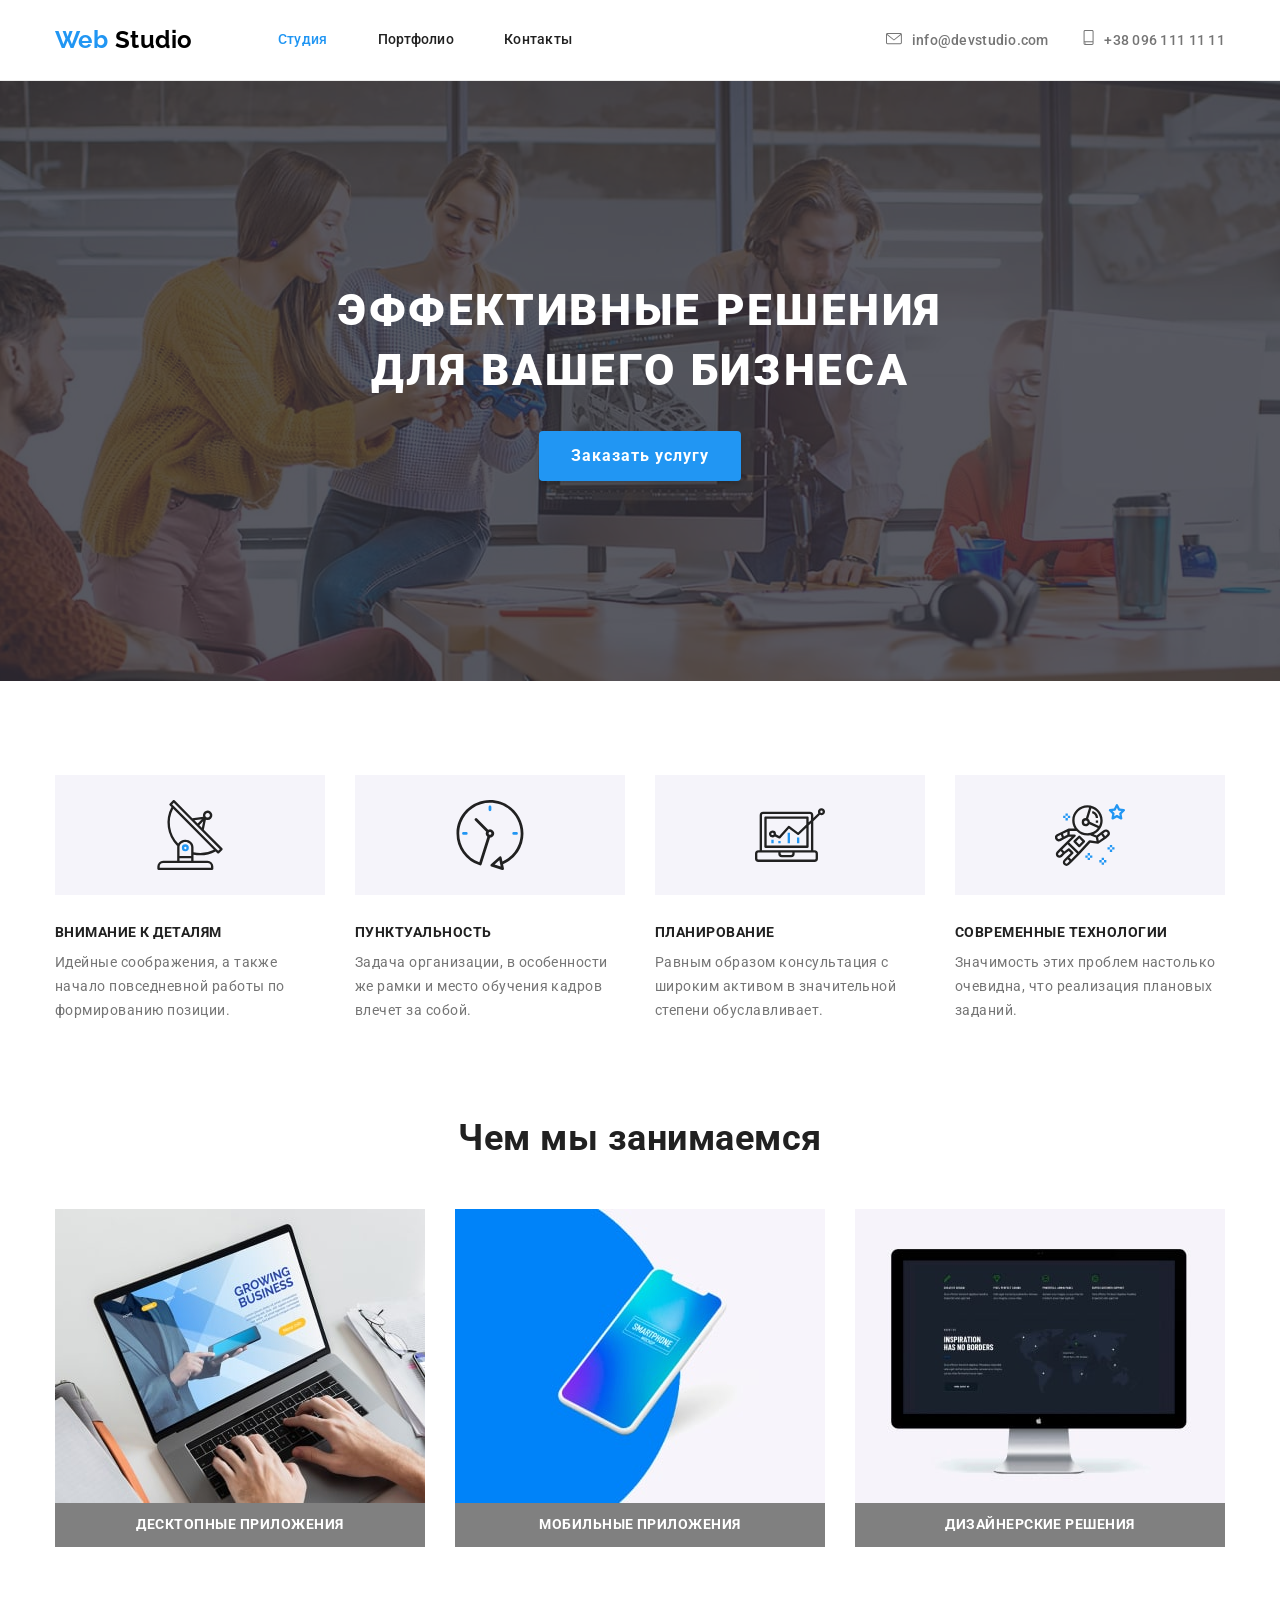
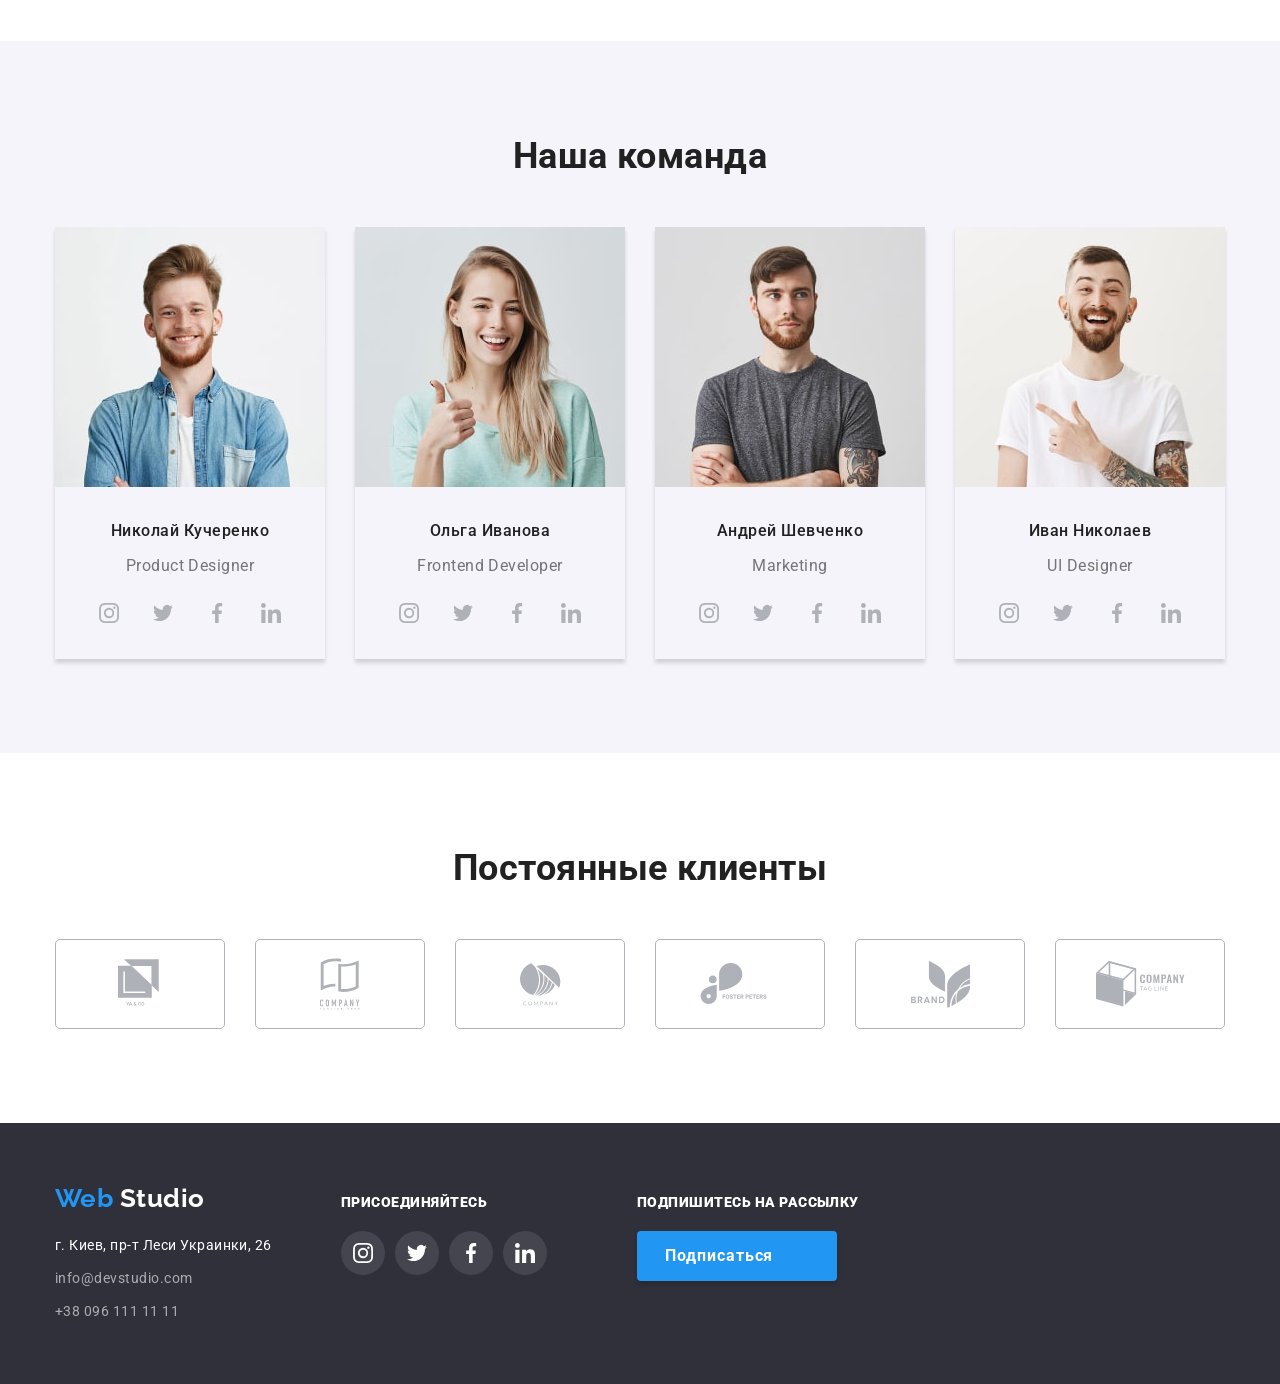
==== commit 5dee2bf9: "almost finish" ====
--- a/index.html
+++ b/index.html
@@ -22,8 +22,13 @@
         </nav>
         <address class="header-address">
           <a class="header-contacts-link link" href="mailto:info@devstudio.com">
-            info@devstudio.com</a>
-          <a class="header-contacts-link link" href="tel:+380961111111">+38 096 111 11 11</a>
+            <svg class="header-icon mail">
+              <use href="./images/sprite.svg#mail"></use>
+            </svg>info@devstudio.com</a>
+          <a class="header-contacts-link link" href="tel:+380961111111">
+            <svg class="header-icon phone">
+              <use href="./images/sprite.svg#phone"></use>
+            </svg>+38 096 111 11 11</a>
         </address>  
       </div>
     </header>
@@ -92,109 +97,141 @@
           <h2 class="team-title">Наша команда</h2>
           <ul class="team-list list">
             <li class="team-list-item">
-              <img class="team-img" src="./images/team/dev-1.png" alt="Веб разработчик 1" width="270">
+              <img class="team-img" src="./images/team/dev-1.jpg" alt="Веб разработчик 1" width="270">
               <h3 class="team-person">Николай Кучеренко</h3>
               <p class="team-job">Product Designer</p>
               <ul class="team-social-list list">
                 <li class="team-social-item">
                   <a class="team-social-link link" href="#" aria-label="Ссилка на Инстаграм" target="_blank"
-                  >In</a
+                  ><svg class="social-icon team-link">
+                    <use href="./images/sprite.svg#instagram"></use>
+                  </svg></a
                   >
                 </li>
                 <li class="team-social-item">
                   <a class="team-social-link link" href="#" aria-label="Ссилка на Твитер" target="_blank"
-                    >Tw</a
+                    ><svg class="social-icon team-link">
+                      <use href="./images/sprite.svg#twitter"></use>
+                    </svg></a
                   >
                 </li>
                 <li class="team-social-item">
                   <a class="team-social-link link" href="#" aria-label="Ссилка на Фейсбук" target="_blank"
-                    >FB</a
+                    ><svg class="social-icon team-link">
+                      <use href="./images/sprite.svg#facebook"></use>
+                    </svg></a
                   >
                 </li>
                 <li class="team-social-item">
                   <a class="team-social-link link" href="#" aria-label="Ссилка на Линкедин" target="_blank"
-                    >in</a
+                    ><svg class="social-icon team-link">
+                      <use href="./images/sprite.svg#linkedin"></use>
+                    </svg></a
                   >
                 </li>
               </ul>
             </li>
             <li class="team-list-item">
-              <img class="team-img" src="./images/team/dev-2.png" alt="Веб разработчик 2" width="270">
+              <img class="team-img" src="./images/team/dev-2.jpg" alt="Веб разработчик 2" width="270">
               <h3 class="team-person">Ольга Иванова</h3>
               <p class="team-job">Frontend Developer</p>
               <ul class="team-social-list list">
                 <li class="team-social-item">
                   <a class="team-social-link link" href="#" aria-label="Ссилка на Инстаграм" target="_blank"
-                    >In</a
+                    ><svg class="social-icon team-link">
+                      <use href="./images/sprite.svg#instagram"></use>
+                    </svg></a
                   >
                 </li>
                 <li class="team-social-item">
                   <a class="team-social-link link" href="#" aria-label="Ссилка на Твитер" target="_blank"
-                    >Tw</a
+                    ><svg class="social-icon team-link">
+                      <use href="./images/sprite.svg#twitter"></use>
+                    </svg></a
                   >
                 </li>
                 <li class="team-social-item">
                   <a class="team-social-link link" href="#" aria-label="Ссилка на Фейсбук" target="_blank"
-                    >FB</a
+                    ><svg class="social-icon team-link">
+                      <use href="./images/sprite.svg#facebook"></use>
+                    </svg></a
                   >
                 </li>
                 <li class="team-social-item">
                   <a class="team-social-link link" href="#" aria-label="Ссилка на Линкедин" target="_blank"
-                    >in</a
+                    ><svg class="social-icon team-link">
+                      <use href="./images/sprite.svg#linkedin"></use>
+                    </svg></a
                   >
                 </li>
               </ul>
             </li>
             <li class="team-list-item">
-              <img class="team-img" src="./images/team/dev-3.png" alt="Веб разработчик 3" width="270">
+              <img class="team-img" src="./images/team/dev-3.jpg" alt="Веб разработчик 3" width="270">
               <h3 class="team-person">Андрей Шевченко</h3>
               <p class="team-job">Marketing</p>
               <ul class="team-social-list list">
                 <li class="team-social-item">
                   <a class="team-social-link link" href="#" aria-label="Ссилка на Инстаграм" target="_blank"
-                    >In</a
+                    ><svg class="social-icon team-link">
+                      <use href="./images/sprite.svg#instagram"></use>
+                    </svg></a
                   >
                 </li>
                 <li class="team-social-item">
                   <a class="team-social-link link" href="#" aria-label="Ссилка на Твитер" target="_blank"
-                    >Tw</a
+                    ><svg class="social-icon team-link">
+                      <use href="./images/sprite.svg#twitter"></use>
+                    </svg></a
                   >
                 </li>
                 <li class="team-social-item">
                   <a class="team-social-link link" href="#" aria-label="Ссилка на Фейсбук" target="_blank"
-                    >FB</a
+                    ><svg class="social-icon team-link">
+                      <use href="./images/sprite.svg#facebook"></use>
+                    </svg></a
                   >
                 </li>
                 <li class="team-social-item">
                   <a class="team-social-link link" href="#" aria-label="Ссилка на Линкедин" target="_blank"
-                    >in</a
+                    ><svg class="social-icon team-link">
+                      <use href="./images/sprite.svg#linkedin"></use>
+                    </svg></a
                   >
                 </li>
               </ul>
             </li>
             <li class="team-list-item">
-              <img class="team-img" src="./images/team/dev-4.png" alt="Веб разработчик 4" width="270">
+              <img class="team-img" src="./images/team/dev-4.jpg" alt="Веб разработчик 4" width="270">
               <h3 class="team-person">Иван Николаев</h3>
               <p class="team-job">UI Designer</p>
               <ul class="team-social-list list">
                 <li class="team-social-item">
                   <a class="team-social-link link" href="#" aria-label="Ссилка на Инстаграм" target="_blank"
-                    >In</a
+                    ><svg class="social-icon team-link">
+                      <use href="./images/sprite.svg#instagram"></use>
+                    </svg></a
                   >
                 </li>
                 <li class="team-social-item">
                   <a class="team-social-link link" href="#" aria-label="Ссилка на Твитер" target="_blank"
-                    >Tw</a
+                    ><svg class="social-icon team-link">
+                      <use href="./images/sprite.svg#twitter"></use>
+                    </svg></a
                   >
                 </li>
                 <li class="team-social-item">
                   <a class="team-social-link link" href="#" aria-label="Ссилка на Фейсбук" target="_blank"
-                    >FB</a
+                    ><svg class="social-icon team-link">
+                      <use href="./images/sprite.svg#facebook"></use>
+                    </svg></a
                   >
                 </li>
                 <li class="team-social-item">
                   <a class="team-social-link link" href="#" aria-label="Ссилка на Линкедин" target="_blank"
-                    >in</a
+                    ><svg class="social-icon team-link">
+                      <use href="./images/sprite.svg#linkedin"></use>
+                    </svg></a
                   >
                 </li>
               </ul>
@@ -210,32 +247,44 @@
           <ul class="clients-list list">
             <li class="clients-list-item">
               <a class="clients-list-link link" href="" aria-label="Клиент 1" target="_blank">
-                Клиент 1
+                <svg class="clients-icon first-logo">
+                  <use href="./images/sprite.svg#logo-1"></use>
+                </svg>
               </a>
             </li>
             <li class="clients-list-item">
               <a class="clients-list-link link" href="" aria-label="Клиент 2" target="_blank">
-                Клиент 2
+                <svg class="clients-icon second-logo">
+                  <use href="./images/sprite.svg#logo-2"></use>
+                </svg>
               </a>
             </li>
             <li class="clients-list-item">
               <a class="clients-list-link link" href="" aria-label="Клиент 3" target="_blank">
-                Клиент 3
+                <svg class="clients-icon third-logo">
+                  <use href="./images/sprite.svg#logo-3"></use>
+                </svg>
               </a>
             </li>
             <li class="clients-list-item">
               <a class="clients-list-link link" href="" aria-label="Клиент 4" target="_blank">
-                Клиент 4
+                <svg class="clients-icon fourth-logo">
+                  <use href="./images/sprite.svg#logo-4"></use>
+                </svg>
               </a>
             </li>
             <li class="clients-list-item">
               <a class="clients-list-link link" href="" aria-label="Клиент 5" target="_blank">
-                Клиент 5
+                <svg class="clients-icon fifth-logo">
+                  <use href="./images/sprite.svg#logo-5"></use>
+                </svg>
               </a>
             </li>
             <li class="clients-list-item">
               <a class="clients-list-link link" href="" aria-label="Клиент 6" target="_blank">
-                Клиент 6
+                <svg class="clients-icon sixth-logo">
+                  <use href="./images/sprite.svg#logo-6"></use>
+                </svg>
               </a>
             </li>
           </ul>  
@@ -274,22 +323,30 @@
         <ul class="join-list list">
           <li class="join-list-item">
             <a class="join-list-link link" href="#" aria-label="Ссилка на Инстаграм" target="_blank"
-              >In</a
+              ><svg class="social-icon footer-link">
+                <use href="./images/sprite.svg#instagram"></use>
+              </svg></a
             >
           </li>
           <li class="join-list-item">
             <a class="join-list-link link" href="#" aria-label="Ссилка на Твитер" target="_blank"
-              >Tw</a
+              ><svg class="social-icon footer-link">
+                <use href="./images/sprite.svg#twitter"></use>
+              </svg></a
             >
           </li>
           <li class="join-list-item">
             <a class="join-list-link link" href="#" aria-label="Ссилка на Фейсбук" target="_blank"
-              >FB</a
+              ><svg class="social-icon footer-link">
+                <use href="./images/sprite.svg#facebook"></use>
+              </svg></a
             >
           </li>
           <li class="join-list-item">
             <a class="join-list-link link" href="#" aria-label="Ссилка на Линкедин" target="_blank"
-              >in</a
+              ><svg class="social-icon footer-link">
+                <use href="./images/sprite.svg#linkedin"></use>
+              </svg></a
             >
           </li>
         </ul>
--- a/css/styles.css
+++ b/css/styles.css
@@ -147,6 +147,20 @@
   color: var(--primery-text-color); 
 }
 
+.header-icon {
+  margin-right: 10px; 
+  fill: var(--primery-text-color);
+}
+
+.header-icon.mail {
+  width: 16px; 
+  height: 12px;
+}
+
+.header-icon.phone {
+  width: 11px; 
+  height: 15px;
+}
 
 .header-contacts-link:hover,
 .header-contacts-link:focus {
@@ -154,6 +168,11 @@
   cursor: pointer;
 }
 
+.header-contacts-link:hover .header-icon,
+.header-contacts-link:focus .header-icon {
+fill: var(--accent-color);
+}
+
 /*
  Main Studio Content 
  */
@@ -162,6 +181,7 @@
 .hero-section{
 padding-top: 200px;
 padding-bottom: 200px;
+max-width: 1600px;
 height: 600px;
 
 text-align: center;
@@ -325,7 +345,7 @@
   /* Временно. Чтобы было видно белый текст */
   width: 370px;
 }
-
+ 
 .activities-list-item::before {
   content: "";
   display: block;
@@ -334,21 +354,21 @@
 }
 
 .activities-list-item:nth-child(1)::before {
-  background-image: url(../images/whot-we-do/desktop-app.png);
+  background-image: url(../images/whot-we-do/desktop-app.jpg);
   background-position: center;
   background-size: cover;
   background-repeat: no-repeat;
 }
 
 .activities-list-item:nth-child(2)::before {
-  background-image: url(../images/whot-we-do/mobile-app.png);
+  background-image: url(../images/whot-we-do/mobile-app.jpg);
   background-position: center;
   background-size: cover;
   background-repeat: no-repeat;
 }
 
 .activities-list-item:nth-child(3)::before {
-  background-image: url(../images/whot-we-do/design.png);
+  background-image: url(../images/whot-we-do/design.jpg);
   background-position: center;
   background-size: cover;
   background-repeat: no-repeat;
@@ -391,6 +411,8 @@
 
 .team-list-item {
   width: 270px;
+  padding-bottom: 24px;
+  box-shadow: 0px 4px 4px rgba(0, 0, 0, 0.15);
 }
 
 .team-list-item:not(:last-child) {
@@ -437,17 +459,31 @@
 }
 
 .team-social-link {
-  /* Временно */
-  display: block;
+  display: flex;
+  align-items: center;
+  justify-content: center;
   width: 44px;
   height: 44px;
-  background-color: aqua;
-  /* Временно */
+  border-radius: 50%;
+}
+
+.social-icon {
+  width: 20px;
+  height: 20px; 
+}
+
+.social-icon.team-link {
+  fill: #AFB1B8;
 }
 
 .team-social-link:hover,
 .team-social-link:focus {
-  color: var(--accent-color);
+  background-color: var(--accent-color);
+}
+
+.team-social-link:focus .social-icon,
+.team-social-link:hover .social-icon {
+fill: var(--darkbackground-text-color) ;
 }
 
 /* Clients Content */
@@ -479,21 +515,61 @@
 
 .clients-list-link {
   /* Временно */
-  display: block;
+  display: flex;
   width: 170px;
   height: 90px;
+  align-items: center;
+  justify-content: center;
 
   border-style: solid ;
   border-width: 1px;
   border-color: #AFB1B8;
-  border-radius: 4px;
+  border-radius: 5px;
+}
+
+.clients-icon {
+  fill: #AFB1B8;  
+}
+
+.clients-icon.first-logo {
+  width: 45px;
+  height: 50px;
+}
+
+.clients-icon.second-logo {
+  width: 40px;
+  height: 52px;
+}
+
+.clients-icon.third-logo {
+  width: 41px;
+  height: 43px;
+}
+
+.clients-icon.fourth-logo {
+  width: 80px;
+  height: 42px;
+}
+
+.clients-icon.fifth-logo {
+  width: 59px;
+  height: 47px;
+}
+
+.clients-icon.sixth-logo {
+  width: 89px;
+  height: 46px;
 }
 
 .clients-list-link:focus,
 .clients-list-link:hover{
-  color: var(--accent-color);
-}
-
+  border-color: var(--accent-color);
+}
+
+.clients-list-link:focus .clients-icon,
+.clients-list-link:hover .clients-icon{
+  fill: var(--accent-color);
+}
 
 
 /* Footer */
@@ -569,11 +645,17 @@
 
 .join-list-link {
   /* Временно */
-  display: block;
+  display: flex;
+  align-items: center;
+  justify-content: center;
   width: 44px;
   height: 44px;
-  background-color: aqua;
-  /* Временно */
+  background-color: rgba(255, 255, 255, 0.1);
+  border-radius: 50%;
+}
+
+.social-icon.footer-link {
+  fill: var(--darkbackground-text-color);
 }
 
 .join-list-item:not(:last-child) {
@@ -582,8 +664,9 @@
 
 .join-list-link:hover, 
 .join-list-link:focus {
-  color: var(--accent-color);
+  background-color: var(--accent-color);
 } 
+
 
 .subscribe-container {
   /* margin-top: 72px;
@@ -658,7 +741,6 @@
   padding-top: 6px;
   padding-right: 22px;
   padding-left: 22px;
-  box-shadow: 0px 4px 4px rgba(0, 0, 0, 0.15);
   border: 0px;
   border-radius: 4px;
 
@@ -679,13 +761,9 @@
 .portfolio-btn:hover {
   color: var(--darkbackground-text-color);
   background-color: var(--accent-color);
-}
-
-.portfolio-list-link:focus,
-.portfolio-list-link:hover {
-  background-color: var(--accent-color);
-  /* Временно */
-}
+  box-shadow: 0px 4px 4px rgba(0, 0, 0, 0.15);
+}
+
 
 .portfolio-list {
   display: flex;
@@ -702,11 +780,16 @@
 
 .portfolio-list-link {
   display: block;
-  box-shadow: 0px 4px 4px rgba(0, 0, 0, 0.15);
-  border: 1px #EEEEEE;
+  border: 1px solid #EEEEEE;
   width: 370px;
   padding-bottom: 20px;
 }
+
+.portfolio-list-link:focus,
+.portfolio-list-link:hover {
+  box-shadow: 0px 4px 4px rgba(0, 0, 0, 0.15);
+}
+
 
 .portfolio-list-link img {
   margin-bottom: 20px;
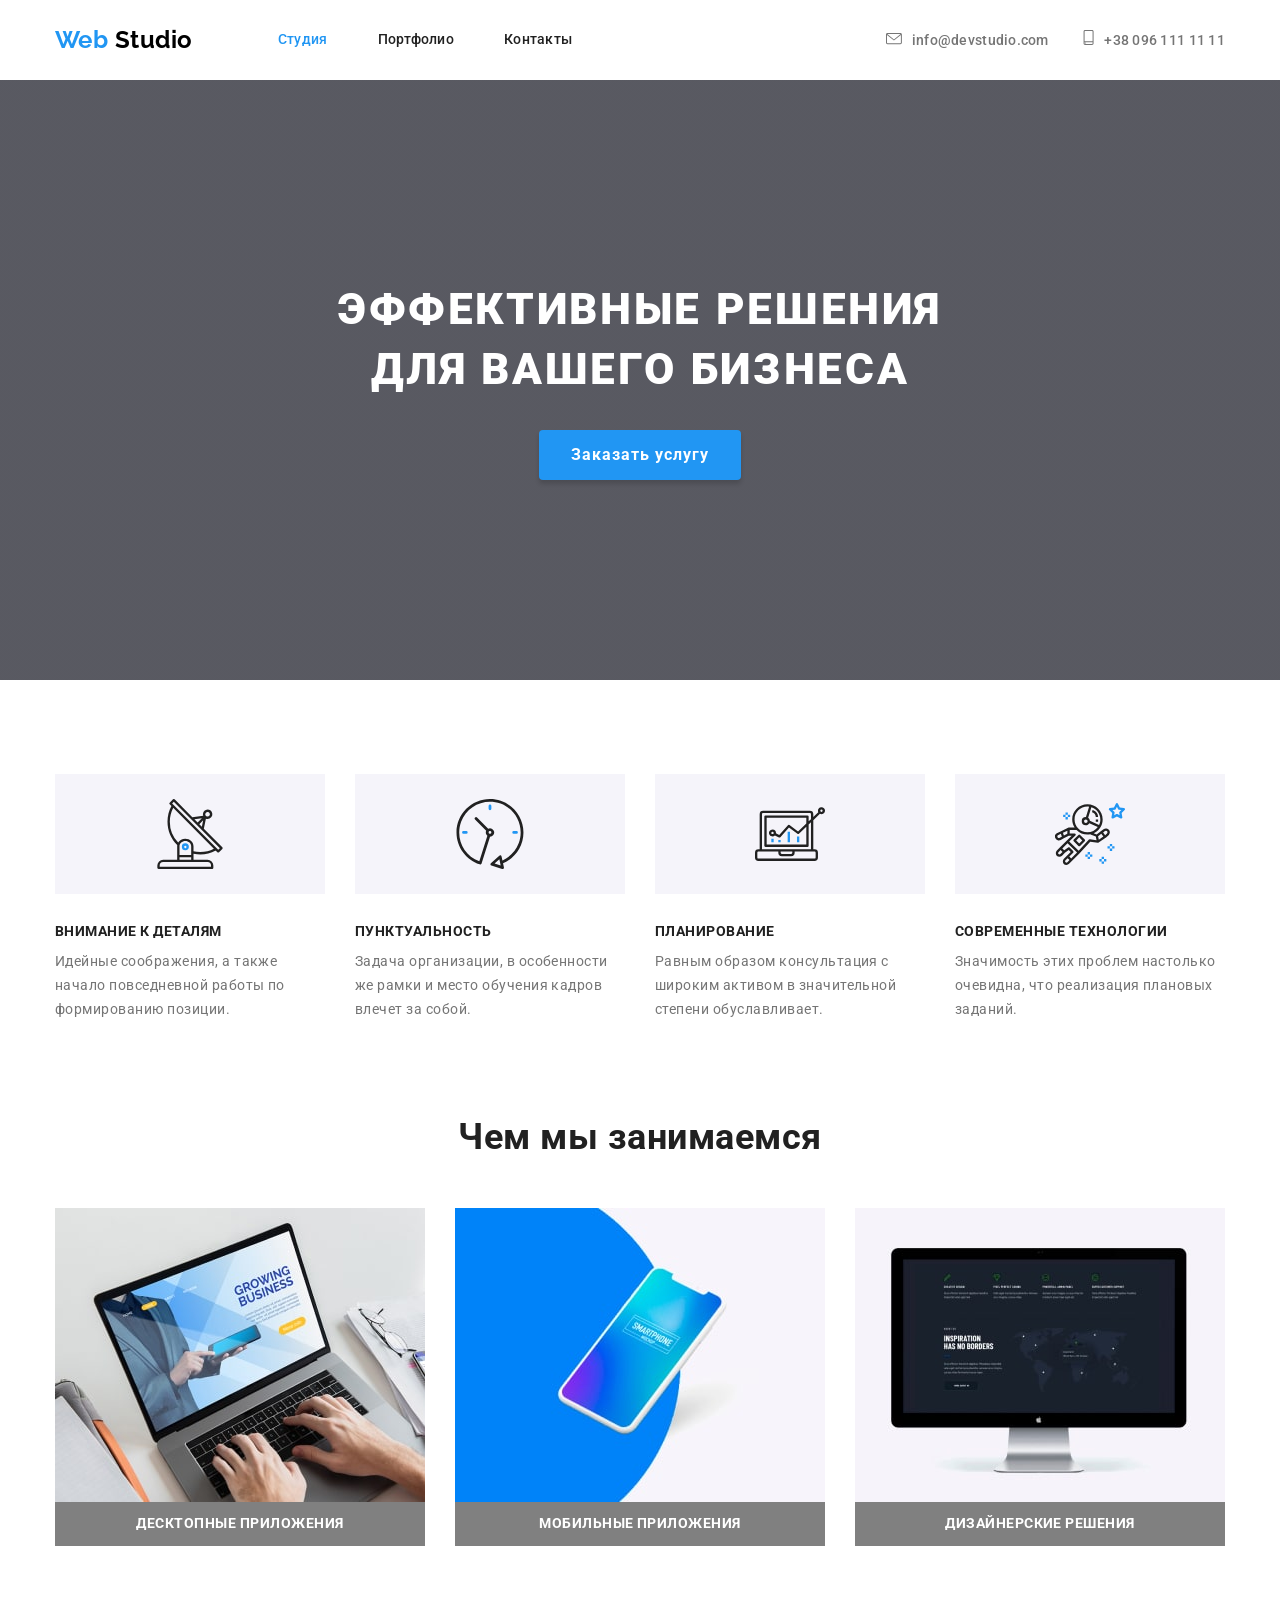
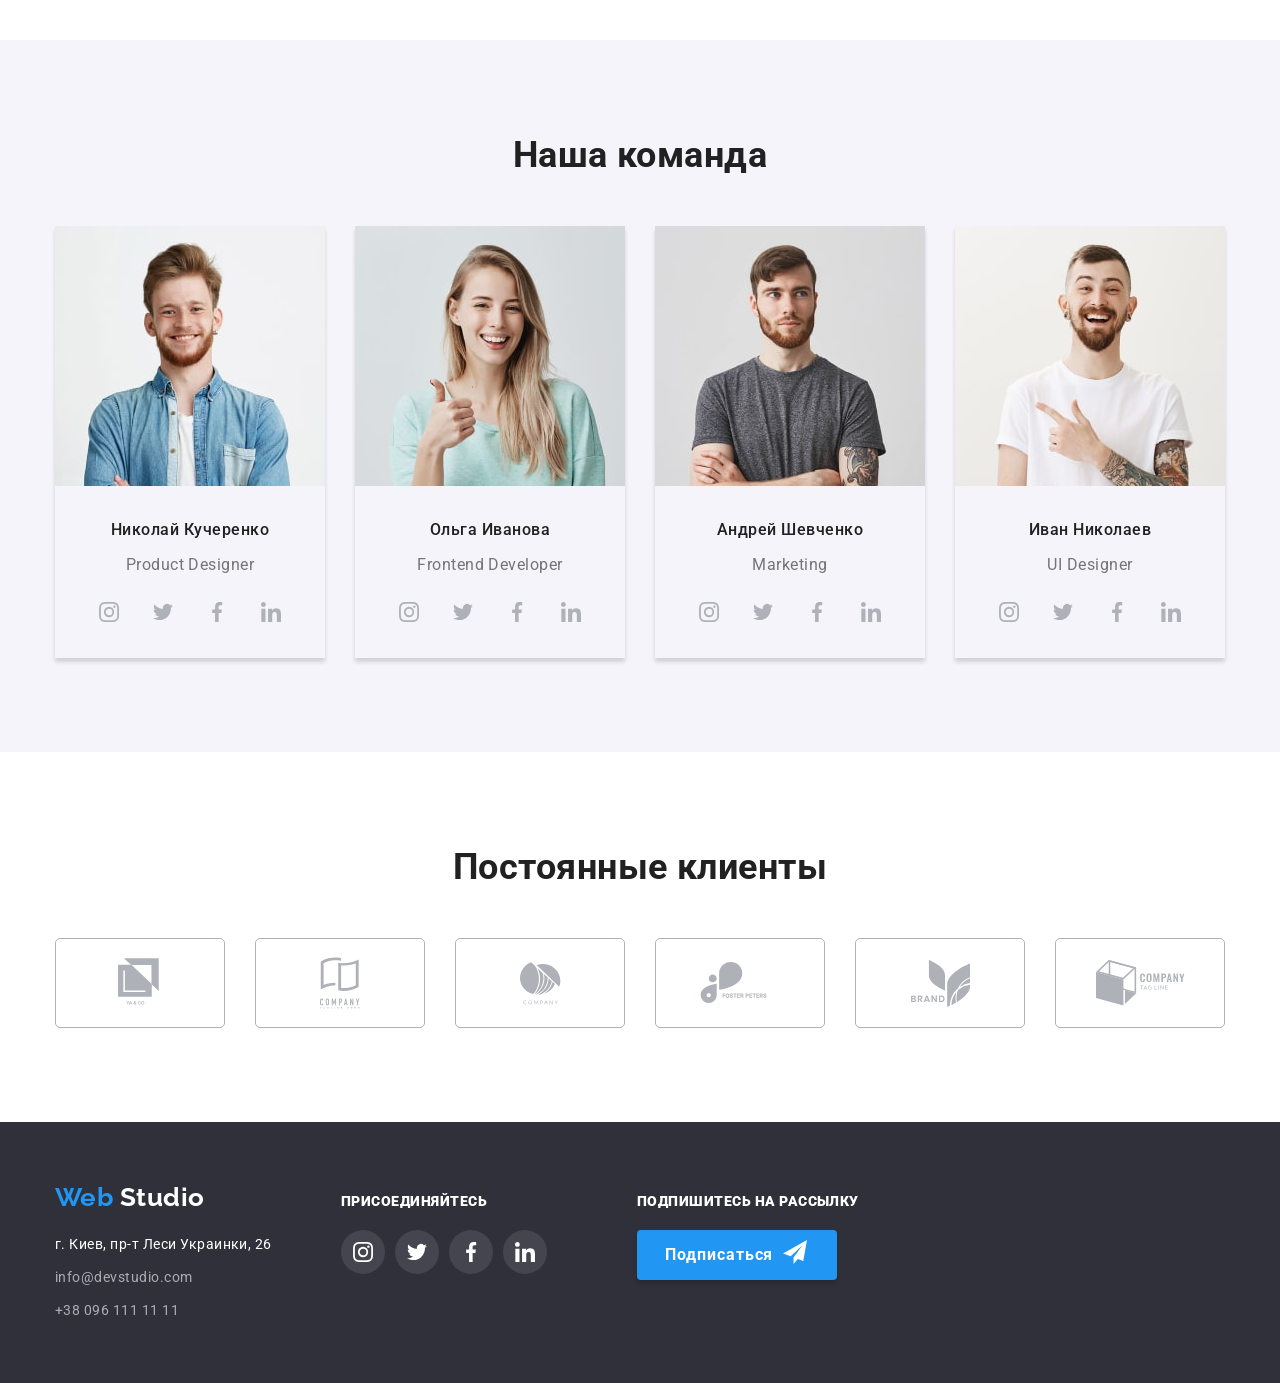
==== commit 0dc5d9f6: "finish hw4" ====
--- a/index.html
+++ b/index.html
@@ -32,7 +32,7 @@
         </address>  
       </div>
     </header>
-
+ 
   
     <!-- Основной контент страници -->
     <main>
@@ -48,6 +48,11 @@
           <h2 hidden>Наши особенности</h2>
           <ul class="features-list list">
             <li class="features-list-item">
+              <div class="features-svg-box">
+                <svg class="features-svg">
+                  <use href="./images/sprite.svg#antenna"></use>
+                </svg>
+              </div>
               <h3 class="features-subtitle">Внимание к деталям</h3>
               <p class="features-description">
                 Идейные соображения, а также начало повседневной работы по
@@ -55,6 +60,11 @@
               </p>
             </li>
             <li class="features-list-item">
+              <div class="features-svg-box">
+                <svg class="features-svg">
+                  <use href="./images/sprite.svg#clock"></use>
+                </svg>
+              </div>
               <h3 class="features-subtitle">Пунктуальность</h3>
               <p class="features-description">
                 Задача организации, в особенности же рамки и место обучения кадров
@@ -62,6 +72,11 @@
               </p>
             </li>
             <li class="features-list-item">
+              <div class="features-svg-box">
+                <svg class="features-svg">
+                  <use href="./images/sprite.svg#diagram"></use>
+                </svg>
+              </div>
               <h3 class="features-subtitle">Планирование</h3>
               <p class="features-description">
                 Равным образом консультация с широким активом в значительной
@@ -69,6 +84,11 @@
               </p>
             </li>
             <li class="features-list-item">
+              <div class="features-svg-box">
+                <svg class="features-svg">
+                  <use href="./images/sprite.svg#astronaut"></use>
+                </svg>
+              </div>
               <h3 class="features-subtitle">Современные технологии</h3>
               <p class="features-description">
                 Значимость этих проблем настолько очевидна, что реализация
@@ -355,7 +375,11 @@
       <!-- Подписка на рассилку -->
       <div class="subscribe-container">
         <p class="join-word"><b>Подпишитесь на рассылку</b></p>
-        <button class="footer-btn">Подписаться</button>
+        <button class="footer-btn">Подписаться
+          <svg class="button-sub">
+          <use href="./images/sprite.svg#subscribe"></use>
+          </svg>
+        </button>
       </div>
       </div>
     </footer>
--- a/css/styles.css
+++ b/css/styles.css
@@ -60,9 +60,7 @@
 
 /* Header */
 
-.header {
-  border-bottom: 1px solid #ECECEC;
-}
+
 
 .header .container {
   width: 1200px;
@@ -183,10 +181,15 @@
 padding-bottom: 200px;
 max-width: 1600px;
 height: 600px;
+margin-left: auto;
+margin-right: auto;
 
 text-align: center;
 
-background-image: url(../images/Hero/overlay.svg), url(../images/Hero/Hero.jpg);
+background-image: linear-gradient(
+  rgba(47, 48, 58, 0.8),
+  rgba(47, 48, 58, 0.8)
+  ), url(../images/hero/hero.jpg);
 background-position: center, center;
 background-size: cover, cover;
 }
@@ -249,38 +252,19 @@
   width: 270px;
 }
 
-.features-list-item::before {
-  content: "";
-  display: block;
-  width: 270px;
+.features-svg-box {
+  display: flex;
+  justify-content: center;
+  align-items: center;
   height: 120px;
   margin-bottom: 30px;
 
   background-color: #F5F4FA;
 }
 
-.features-list-item:nth-child(1)::before {
-  background-image: url(../images/features/antenna.svg);
-  background-position: center;
-  background-repeat: no-repeat;
-}
-
-
-.features-list-item:nth-child(2)::before {
-  background-image: url(../images/features/clock.svg);
-  background-position: center;
-  background-repeat: no-repeat;
-}
-
-.features-list-item:nth-child(3)::before {
-  background-image: url(../images/features/diagram.svg);
-  background-position: center;
-  background-repeat: no-repeat;
-}
-
-.features-list-item:nth-child(4)::before {
-  background-image: url(../images/features/astronaut.svg);
-  background-position: center;
+.features-svg {
+  width: 70px;
+  height: 70px;
   background-repeat: no-repeat;
 }
 
@@ -701,11 +685,9 @@
   background-color: var(--accent-color);
 }
 
-.footer-btn::after {
-  content: "";
+.button-sub {
   width: 24px;
   height: 24px;
-  background-image: url(../images/footer/subscribe.svg);
   margin-left: 10px;
 }
 
@@ -716,10 +698,11 @@
 Portfolio
 Main Section
 */
-
+ 
 .portfolio-section {
   padding-top: 94px;
   padding-bottom: 94px;
+  border-top: 1px solid #ECECEC;
 }
 
 .portfolio-section .container {
